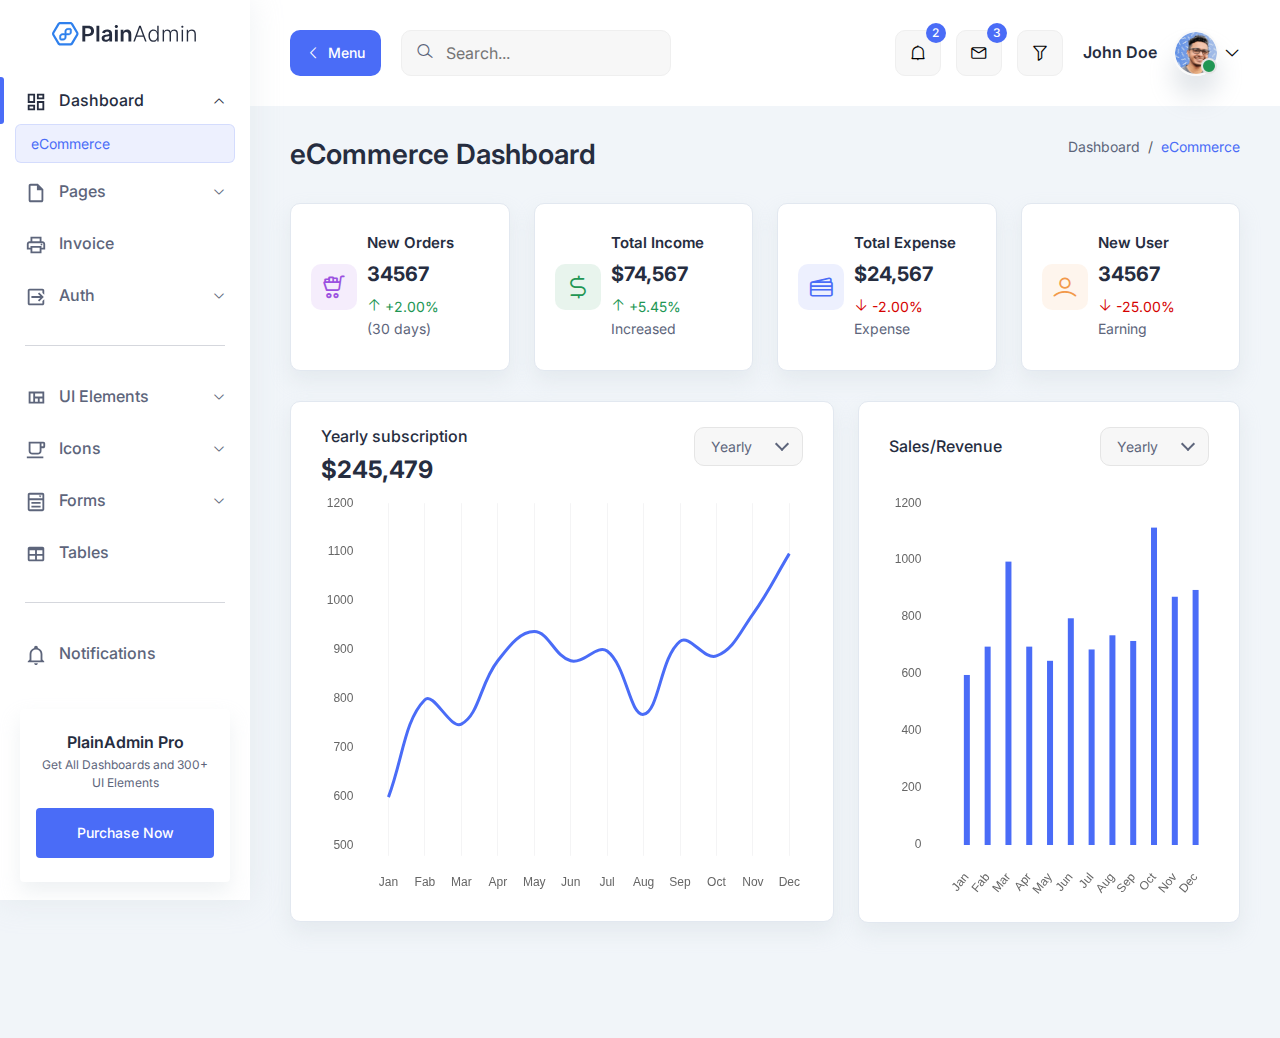
==== index.html @ d130243d "add chart2" ====
<!DOCTYPE html>
<html lang="en">
    <head>
        <meta charset="UTF-8" />
        <meta http-equiv="X-UA-Compatible" content="IE=edge" />
        <meta name="viewport" content="width=device-width, initial-scale=1.0" />
        <link
                rel="shortcut icon"
                href="assets/images/favicon.svg"
                type="image/x-icon"
        />
        <title>My PlainAdmin Demo | Bootstrap 5 Admin Template</title>

        <!-- ======== All css files linkup ======== -->
        <link rel="stylesheet" href="assets/css/bootstrap.css" />
        <link rel="stylesheet" href="assets/css/lineicons.css" />
        <link rel="stylesheet" href="assets/css/materialdesignicons.css" />
        <link rel="stylesheet" href="assets/css/fullcalendar.css" />
        <link rel="stylesheet" href="assets/css/main.css" />
    </head>
    <body>
        <!-- === sidebar-nav start === -->
        <aside class="sidebar-nav-wrapper">
            <div class="navbar-logo">
                <a href="index.html">
                    <img src="assets/images/logo/logo.svg" alt="logo" />
                </a>
            </div>
            <nav class="sidebar-nav">

                <ul>

                    <li class="nav-item nav-item-has-children">
                        <a
                                href="#0"
                                data-bs-toggle="collapse"
                                data-bs-target="#ddmenu_1"
                                aria-controls="ddmenu_1"
                                aria-expanded="false"
                                aria-label="Toggle navigation"
                        >
                            <span class="icon">
                                <svg width="22" height="22" viewBox="0 0 22 22">
                                    <path
                                        d="M17.4167 4.58333V6.41667H13.75V4.58333H17.4167ZM8.25 4.58333V10.0833H4.58333V4.58333H8.25ZM17.4167 11.9167V17.4167H13.75V11.9167H17.4167ZM8.25 15.5833V17.4167H4.58333V15.5833H8.25ZM19.25 2.75H11.9167V8.25H19.25V2.75ZM10.0833 2.75H2.75V11.9167H10.0833V2.75ZM19.25 10.0833H11.9167V19.25H19.25V10.0833ZM10.0833 13.75H2.75V19.25H10.0833V13.75Z"
                                    />
                                </svg>
                            </span>
                            <span class="text">Dashboard</span>
                        </a>
                        <ul id="ddmenu_1" class="collapse  show dropdown-nav">
                            <li>
                                <a href="index.html" class="active"> eCommerce </a>
                            </li>
                        </ul>
                    </li>

                    <li class="nav-item nav-item-has-children">
                        <a
                                href="#0"
                                class="collapsed"
                                data-bs-toggle="collapse"
                                data-bs-target="#ddmenu_2"
                                aria-controls="ddmenu_2"
                                aria-expanded="false"
                                aria-label="Toggle navigation"
                        >
                            <span class="icon">
                                <svg
                                    width="22"
                                    height="22"
                                    viewBox="0 0 22 22"
                                    fill="none"
                                    xmlns="http://www.w3.org/2000/svg"
                                >
                                    <path
                                            d="M12.8334 1.83325H5.50008C5.01385 1.83325 4.54754 2.02641 4.20372 2.37022C3.8599 2.71404 3.66675 3.18036 3.66675 3.66659V18.3333C3.66675 18.8195 3.8599 19.2858 4.20372 19.6296C4.54754 19.9734 5.01385 20.1666 5.50008 20.1666H16.5001C16.9863 20.1666 17.4526 19.9734 17.7964 19.6296C18.1403 19.2858 18.3334 18.8195 18.3334 18.3333V7.33325L12.8334 1.83325ZM16.5001 18.3333H5.50008V3.66659H11.9167V8.24992H16.5001V18.3333Z"
                                    />
                                </svg>
                            </span>
                            <span class="text">Pages</span>
                        </a>
                        <ul id="ddmenu_2" class="collapse dropdown-nav">
                            <li>
                                <a href="settings.html"> Settings </a>
                            </li>
                            <li>
                                <a href="blank-page.html"> Blank Page </a>
                            </li>
                        </ul>
                    </li>

                    <li class="nav-item">
                        <a href="invoice.html">
                            <span class="icon">
                                <svg
                                    width="22"
                                    height="22"
                                    viewBox="0 0 22 22"
                                    fill="none"
                                    xmlns="http://www.w3.org/2000/svg"
                                >
                                    <path
                                        d="M17.4166 7.33333C18.9383 7.33333 20.1666 8.56167 20.1666 10.0833V15.5833H16.4999V19.25H5.49992V15.5833H1.83325V10.0833C1.83325 8.56167 3.06159 7.33333 4.58325 7.33333H5.49992V2.75H16.4999V7.33333H17.4166ZM7.33325 4.58333V7.33333H14.6666V4.58333H7.33325ZM14.6666 17.4167V13.75H7.33325V17.4167H14.6666ZM16.4999 13.75H18.3333V10.0833C18.3333 9.57917 17.9208 9.16667 17.4166 9.16667H4.58325C4.07909 9.16667 3.66659 9.57917 3.66659 10.0833V13.75H5.49992V11.9167H16.4999V13.75ZM17.4166 10.5417C17.4166 11.0458 17.0041 11.4583 16.4999 11.4583C15.9958 11.4583 15.5833 11.0458 15.5833 10.5417C15.5833 10.0375 15.9958 9.625 16.4999 9.625C17.0041 9.625 17.4166 10.0375 17.4166 10.5417Z"
                                    />
                                </svg>
                            </span>
                            <span class="text">Invoice</span>
                        </a>
                    </li>

                    <li class="nav-item nav-item-has-children">
                        <a
                                href="#0"
                                class="collapsed"
                                data-bs-toggle="collapse"
                                data-bs-target="#ddmenu_3"
                                aria-controls="ddmenu_3"
                                aria-expanded="false"
                                aria-label="Toggle navigation"
                        >
                            <span class="icon">
                                <svg
                                    width="22"
                                    height="22"
                                    viewBox="0 0 22 22"
                                    fill="none"
                                    xmlns="http://www.w3.org/2000/svg"
                                >
                                    <path
                                        d="M12.9067 14.2908L15.2808 11.9167H6.41667V10.0833H15.2808L12.9067 7.70917L14.2083 6.41667L18.7917 11L14.2083 15.5833L12.9067 14.2908ZM17.4167 2.75C17.9029 2.75 18.3692 2.94315 18.713 3.28697C19.0568 3.63079 19.25 4.0971 19.25 4.58333V8.86417L17.4167 7.03083V4.58333H4.58333V17.4167H17.4167V14.9692L19.25 13.1358V17.4167C19.25 17.9029 19.0568 18.3692 18.713 18.713C18.3692 19.0568 17.9029 19.25 17.4167 19.25H4.58333C3.56583 19.25 2.75 18.425 2.75 17.4167V4.58333C2.75 3.56583 3.56583 2.75 4.58333 2.75H17.4167Z"
                                    />
                                </svg>
                            </span>
                            <span class="text">Auth</span>
                        </a>
                        <ul id="ddmenu_3" class="collapse dropdown-nav">
                            <li>
                                <a href="signin.html"> Sign In </a>
                            </li>
                            <li>
                                <a href="signup.html"> Sign Up </a>
                            </li>
                        </ul>
                    </li>

                    <span class="divider"><hr /></span>

                    <li class="nav-item nav-item-has-children">
                        <a
                                href="#0"
                                class="collapsed"
                                data-bs-toggle="collapse"
                                data-bs-target="#ddmenu_4"
                                aria-controls="ddmenu_4"
                                aria-expanded="false"
                                aria-label="Toggle navigation"
                        >
                            <span class="icon">
                                <svg
                                    width="22"
                                    height="22"
                                    viewBox="0 0 22 22"
                                    fill="none"
                                    xmlns="http://www.w3.org/2000/svg"
                                >
                                    <path
                                        d="M3.66675 4.58325V16.4999H19.2501V4.58325H3.66675ZM5.50008 14.6666V6.41659H8.25008V14.6666H5.50008ZM10.0834 14.6666V11.4583H12.8334V14.6666H10.0834ZM17.4167 14.6666H14.6667V11.4583H17.4167V14.6666ZM10.0834 9.62492V6.41659H17.4167V9.62492H10.0834Z"
                                    />
                                </svg>
                            </span>
                            <span class="text">UI Elements </span>
                        </a>
                        <ul id="ddmenu_4" class="collapse dropdown-nav">
                            <li>
                                <a href="alerts.html"> Alerts </a>
                            </li>
                            <li>
                                <a href="buttons.html"> Buttons </a>
                            </li>
                            <li>
                                <a href="cards.html"> Cards </a>
                            </li>
                            <li>
                                <a href="typography.html"> Typography </a>
                            </li>
                        </ul>
                    </li>

                    <li class="nav-item nav-item-has-children">
                        <a
                                href="#0"
                                class="collapsed"
                                data-bs-toggle="collapse"
                                data-bs-target="#ddmenu_55"
                                aria-controls="ddmenu_55"
                                aria-expanded="false"
                                aria-label="Toggle navigation"
                        >
                            <span class="icon">
                                <svg
                                    width="22"
                                    height="22"
                                    viewBox="0 0 22 22"
                                    fill="none"
                                    xmlns="http://www.w3.org/2000/svg"
                                >
                                    <path
                                        d="M1.83325 19.25V17.4167H18.3333V19.25H1.83325ZM18.3333 7.33333V4.58333H16.4999V7.33333H18.3333ZM18.3333 2.75C18.8195 2.75 19.2858 2.94315 19.6296 3.28697C19.9734 3.63079 20.1666 4.0971 20.1666 4.58333V7.33333C20.1666 7.81956 19.9734 8.28588 19.6296 8.6297C19.2858 8.97351 18.8195 9.16667 18.3333 9.16667H16.4999V11.9167C16.4999 12.8891 16.1136 13.8218 15.426 14.5094C14.7383 15.197 13.8057 15.5833 12.8333 15.5833H7.33325C6.36079 15.5833 5.42816 15.197 4.74053 14.5094C4.05289 13.8218 3.66659 12.8891 3.66659 11.9167V2.75H18.3333ZM14.6666 4.58333H5.49992V11.9167C5.49992 12.4029 5.69307 12.8692 6.03689 13.213C6.38071 13.5568 6.84702 13.75 7.33325 13.75H12.8333C13.3195 13.75 13.7858 13.5568 14.1296 13.213C14.4734 12.8692 14.6666 12.4029 14.6666 11.9167V4.58333Z"
                                    />
                               </svg>
                            </span>
                            <span class="text">Icons</span>
                        </a>
                        <ul id="ddmenu_55" class="collapse dropdown-nav">
                            <li>
                                <a href="icons.html"> LineIcons </a>
                            </li>
                            <li>
                                <a href="mdi-icons.html"> MDI Icons </a>
                            </li>
                        </ul>
                    </li>

                    <li class="nav-item nav-item-has-children">
                        <a
                            href="#0"
                            class="collapsed"
                            data-bs-toggle="collapse"
                            data-bs-target="#ddmenu_5"
                            aria-controls="ddmenu_5"
                            aria-expanded="false"
                            aria-label="Toggle navigation"
                        >
                            <span class="icon">
                                <svg
                                    width="22"
                                    height="22"
                                    viewBox="0 0 22 22"
                                    fill="none"
                                    xmlns="http://www.w3.org/2000/svg"
                                >
                                    <path
                                       d="M13.75 4.58325H16.5L15.125 6.41659L13.75 4.58325ZM4.58333 1.83325H17.4167C18.4342 1.83325 19.25 2.65825 19.25 3.66659V18.3333C19.25 19.3508 18.4342 20.1666 17.4167 20.1666H4.58333C3.575 20.1666 2.75 19.3508 2.75 18.3333V3.66659C2.75 2.65825 3.575 1.83325 4.58333 1.83325ZM4.58333 3.66659V7.33325H17.4167V3.66659H4.58333ZM4.58333 18.3333H17.4167V9.16659H4.58333V18.3333ZM6.41667 10.9999H15.5833V12.8333H6.41667V10.9999ZM6.41667 14.6666H15.5833V16.4999H6.41667V14.6666Z"
                                    />
                                </svg>
                            </span>
                            <span class="text"> Forms </span>
                        </a>
                        <ul id="ddmenu_5" class="collapse dropdown-nav">
                            <li>
                                <a href="form-elements.html"> From Elements </a>
                            </li>
                        </ul>
                    </li>

                    <li class="nav-item">
                        <a href="tables.html">
                            <span class="icon">
                                <svg
                                    width="22"
                                    height="22"
                                    viewBox="0 0 22 22"
                                    fill="none"
                                    xmlns="http://www.w3.org/2000/svg"
                                >
                                    <path
                                        d="M4.58333 3.66675H17.4167C17.9029 3.66675 18.3692 3.8599 18.713 4.20372C19.0568 4.54754 19.25 5.01385 19.25 5.50008V16.5001C19.25 16.9863 19.0568 17.4526 18.713 17.7964C18.3692 18.1403 17.9029 18.3334 17.4167 18.3334H4.58333C4.0971 18.3334 3.63079 18.1403 3.28697 17.7964C2.94315 17.4526 2.75 16.9863 2.75 16.5001V5.50008C2.75 5.01385 2.94315 4.54754 3.28697 4.20372C3.63079 3.8599 4.0971 3.66675 4.58333 3.66675ZM4.58333 7.33341V11.0001H10.0833V7.33341H4.58333ZM11.9167 7.33341V11.0001H17.4167V7.33341H11.9167ZM4.58333 12.8334V16.5001H10.0833V12.8334H4.58333ZM11.9167 12.8334V16.5001H17.4167V12.8334H11.9167Z"
                                    />
                                </svg>
                            </span>
                            <span class="text">Tables</span>
                        </a>
                    </li>

                    <span class="divider"><hr /></span>

                    <li class="nav-item">
                        <a href="notification.html">
                            <span class="icon">
                                <svg
                                    width="22"
                                    height="22"
                                    viewBox="0 0 22 22"
                                    fill="none"
                                    xmlns="http://www.w3.org/2000/svg"
                                >
                                    <path
                                        d="M9.16667 19.25H12.8333C12.8333 20.2584 12.0083 21.0834 11 21.0834C9.99167 21.0834 9.16667 20.2584 9.16667 19.25ZM19.25 17.4167V18.3334H2.75V17.4167L4.58333 15.5834V10.0834C4.58333 7.24171 6.41667 4.76671 9.16667 3.94171V3.66671C9.16667 2.65837 9.99167 1.83337 11 1.83337C12.0083 1.83337 12.8333 2.65837 12.8333 3.66671V3.94171C15.5833 4.76671 17.4167 7.24171 17.4167 10.0834V15.5834L19.25 17.4167ZM15.5833 10.0834C15.5833 7.51671 13.5667 5.50004 11 5.50004C8.43333 5.50004 6.41667 7.51671 6.41667 10.0834V16.5H15.5833V10.0834Z"
                                    />
                                </svg>
                            </span>
                            <span class="text">Notifications</span>
                        </a>
                    </li>

                </ul>

            </nav>

            <div class="promo-box">
                <h3>PlainAdmin Pro</h3>
                <p>Get All Dashboards and 300+ UI Elements</p>
                <a
                    href="https://plainadmin.com/pro"
                    target="_blank"
                    rel="nofollow"
                    class="main-btn primary-btn btn-hover"
                >
                    Purchase Now
                </a>
            </div>

        </aside>
        <div class="overlay"></div>
        <!-- === sidebar-nav end === -->

        <!-- ======== main-wrapper start =========== -->
        <main class="main-wrapper">

            <!-- ========== header start ========== -->
            <header class="header">
                <div class="container-fluid">
                    <div class="row">

                        <div class="col-lg-5 col-md-5 col-6">
                            <div class="header-left d-flex align-items-center">
                                <div class="menu-toggle-btn mr-20">
                                    <button
                                            id="menu-toggle"
                                            class="main-btn primary-btn btn-hover"
                                    >
                                        <i class="lni lni-chevron-left me-2"></i> Menu
                                    </button>
                                </div>

                                <div class="header-search d-none d-md-flex">
                                    <form action="#">
                                        <input type="text" placeholder="Search..." />
                                        <button><i class="lni lni-search-alt"></i></button>
                                    </form>
                                </div>

                            </div>
                        </div>

                        <div class="col-lg-7 col-md-7 col-6">
                            <div class="header-right">

                                <!-- notification start -->
                                <div class="notification-box ml-15 d-none d-md-flex">
                                    <button
                                            class="dropdown-toggle"
                                            type="button"
                                            id="notification"
                                            data-bs-toggle="dropdown"
                                            aria-expanded="false"
                                    >
                                        <i class="lni lni-alarm"></i>
                                        <span>2</span>
                                    </button>
                                    <ul
                                            class="dropdown-menu dropdown-menu-end"
                                            aria-labelledby="notification"
                                    >
                                        <li>
                                            <a href="#0">
                                                <div class="image">
                                                    <img src="assets/images/lead/lead-6.png" alt="" />
                                                </div>
                                                <div class="content">
                                                    <h6>
                                                        John Doe
                                                        <span class="text-regular">
                                                            comment on a product.
                                                        </span>
                                                    </h6>
                                                    <p>
                                                        Lorem ipsum dolor sit amet, consect etur adipiscing
                                                        elit Vivamus tortor.
                                                    </p>
                                                    <span>10 mins ago</span>
                                                </div>
                                            </a>
                                        </li>
                                        <li>
                                            <a href="#0">
                                                <div class="image">
                                                    <img src="assets/images/lead/lead-1.png" alt="" />
                                                </div>
                                                <div class="content">
                                                    <h6>
                                                        Jonathon
                                                        <span class="text-regular">
                                                            like on a product.
                                                        </span>
                                                    </h6>
                                                    <p>
                                                        Lorem ipsum dolor sit amet, consect etur adipiscing
                                                        elit Vivamus tortor.
                                                    </p>
                                                    <span>10 mins ago</span>
                                                </div>
                                            </a>
                                        </li>
                                    </ul>
                                </div>
                                <!-- notification end -->

                                <!-- message start -->
                                <div class="header-message-box ml-15 d-none d-md-flex">
                                    <button
                                            class="dropdown-toggle"
                                            type="button"
                                            id="message"
                                            data-bs-toggle="dropdown"
                                            aria-expanded="false"
                                    >
                                        <i class="lni lni-envelope"></i>
                                        <span>3</span>
                                    </button>
                                    <ul
                                        class="dropdown-menu dropdown-menu-end"
                                        aria-labelledby="message"
                                    >
                                        <li>
                                            <a href="#0">
                                                <div class="image">
                                                    <img src="assets/images/lead/lead-5.png" alt="" />
                                                </div>
                                                <div class="content">
                                                    <h6>Jacob Jones</h6>
                                                    <p>Hey!I can across your profile and ...</p>
                                                    <span>10 mins ago</span>
                                                </div>
                                            </a>
                                        </li>
                                        <li>
                                            <a href="#0">
                                                <div class="image">
                                                    <img src="assets/images/lead/lead-3.png" alt="" />
                                                </div>
                                                <div class="content">
                                                    <h6>John Doe</h6>
                                                    <p>Would you mind please checking out</p>
                                                    <span>12 mins ago</span>
                                                </div>
                                            </a>
                                        </li>
                                        <li>
                                            <a href="#0">
                                                <div class="image">
                                                    <img src="assets/images/lead/lead-2.png" alt="" />
                                                </div>
                                                <div class="content">
                                                    <h6>Anee Lee</h6>
                                                    <p>Hey! are you available for freelance?</p>
                                                    <span>1h ago</span>
                                                </div>
                                            </a>
                                        </li>
                                    </ul>
                                </div>
                                <!-- message end -->

                                <!-- filter start -->
                                <div class="filter-box ml-15 d-none d-md-flex">
                                    <button class="" type="button" id="filter">
                                        <i class="lni lni-funnel"></i>
                                    </button>
                                </div>
                                <!-- filter end -->

                                <!-- profile start -->
                                <div class="profile-box ml-15">
                                    <button
                                        class="dropdown-toggle bg-transparent border-0"
                                        type="button"
                                        id="profile"
                                        data-bs-toggle="dropdown"
                                        aria-expanded="false"
                                    >
                                        <div class="profile-info">
                                            <div class="info">
                                                <h6>John Doe</h6>
                                                <div class="image">
                                                    <img
                                                            src="assets/images/profile/profile-image.png"
                                                            alt=""
                                                    />
                                                    <span class="status"></span>
                                                </div>
                                            </div>
                                        </div>
                                        <i class="lni lni-chevron-down"></i>
                                    </button>
                                    <ul
                                            class="dropdown-menu dropdown-menu-end"
                                            aria-labelledby="profile"
                                    >
                                        <li>
                                            <a href="#0">
                                                <i class="lni lni-user"></i> View Profile
                                            </a>
                                        </li>
                                        <li>
                                            <a href="#0">
                                                <i class="lni lni-alarm"></i> Notifications
                                            </a>
                                        </li>
                                        <li>
                                            <a href="#0"> <i class="lni lni-inbox"></i> Messages </a>
                                        </li>
                                        <li>
                                            <a href="#0"> <i class="lni lni-cog"></i> Settings </a>
                                        </li>
                                        <li>
                                            <a href="#0"> <i class="lni lni-exit"></i> Sign Out </a>
                                        </li>
                                    </ul>
                                </div>
                                <!-- profile end -->

                            </div>
                        </div>

                    </div>
                </div>
            </header>
            <!-- ========== header end ========== -->

            <!-- ========== section start ========== -->
            <section class="section">
                <div class="container-fluid">
                    <!-- ========== title-wrapper start ========== -->
                    <div class="title-wrapper pt-30">
                        <div class="row align-items-center">

                            <div class="col-md-6">
                                <div class="title mb-30">
                                    <h2>eCommerce Dashboard</h2>
                                </div>
                            </div>
                            <!-- end col -->

                            <div class="col-md-6">
                                <div class="breadcrumb-wrapper mb-30">
                                    <nav aria-label="breadcrumb">
                                        <ol class="breadcrumb">
                                            <li class="breadcrumb-item">
                                                <a href="#0">Dashboard</a>
                                            </li>
                                            <li class="breadcrumb-item active" aria-current="page">
                                                eCommerce
                                            </li>
                                        </ol>
                                    </nav>
                                </div>
                            </div>
                            <!-- end col -->

                        </div>
                        <!-- end row -->
                    </div>
                    <!-- ========== title-wrapper end ========== -->

                    <div class="row">

                        <div class="col-xl-3 col-lg-4 col-sm-6">
                            <div class="icon-card mb-30">
                                <div class="icon purple">
                                    <i class="lni lni-cart-full"></i>
                                </div>
                                <div class="content">
                                    <h6 class="mb-10">New Orders</h6>
                                    <h3 class="text-bold mb-10">34567</h3>
                                    <p class="text-sm text-success">
                                        <i class="lni lni-arrow-up"></i> +2.00%
                                        <span class="text-gray">(30 days)</span>
                                    </p>
                                </div>
                            </div>
                            <!-- End Icon Cart -->
                        </div>
                        <!-- End Col -->

                        <div class="col-xl-3 col-lg-4 col-sm-6">
                            <div class="icon-card mb-30">
                                <div class="icon success">
                                    <i class="lni lni-dollar"></i>
                                </div>
                                <div class="content">
                                    <h6 class="mb-10">Total Income</h6>
                                    <h3 class="text-bold mb-10">$74,567</h3>
                                    <p class="text-sm text-success">
                                        <i class="lni lni-arrow-up"></i> +5.45%
                                        <span class="text-gray">Increased</span>
                                    </p>
                                </div>
                            </div>
                            <!-- End Icon Cart -->
                        </div>
                        <!-- End Col -->

                        <div class="col-xl-3 col-lg-4 col-sm-6">
                            <div class="icon-card mb-30">
                                <div class="icon primary">
                                    <i class="lni lni-credit-cards"></i>
                                </div>
                                <div class="content">
                                    <h6 class="mb-10">Total Expense</h6>
                                    <h3 class="text-bold mb-10">$24,567</h3>
                                    <p class="text-sm text-danger">
                                        <i class="lni lni-arrow-down"></i> -2.00%
                                        <span class="text-gray">Expense</span>
                                    </p>
                                </div>
                            </div>
                            <!-- End Icon Cart -->
                        </div>
                        <!-- End Col -->

                        <div class="col-xl-3 col-lg-4 col-sm-6">
                            <div class="icon-card mb-30">
                                <div class="icon orange">
                                    <i class="lni lni-user"></i>
                                </div>
                                <div class="content">
                                    <h6 class="mb-10">New User</h6>
                                    <h3 class="text-bold mb-10">34567</h3>
                                    <p class="text-sm text-danger">
                                        <i class="lni lni-arrow-down"></i> -25.00%
                                        <span class="text-gray"> Earning</span>
                                    </p>
                                </div>
                            </div>
                            <!-- End Icon Cart -->
                        </div>
                        <!-- End Col -->

                    </div>
                    <!-- End Row -->

                    <div class="row">

                        <div class="col-lg-7">
                            <div class="card-style mb-30">
                                <div class="title d-flex flex-wrap justify-content-between">
                                    <div class="left">
                                        <h6 class="text-medium mb-10">Yearly subscription</h6>
                                        <h3 class="text-bold">$245,479</h3>
                                    </div>
                                    <div class="right">
                                        <div class="select-style-1">
                                            <div class="select-position select-sm">
                                                <select class="light-bg">
                                                    <option value="">Yearly</option>
                                                    <option value="">Monthly</option>
                                                    <option value="">Weekly</option>
                                                </select>
                                            </div>
                                        </div>
                                        <!-- end select -->
                                    </div>
                                </div>
                                <!-- End Title -->

                                <div class="chart">
                                    <canvas
                                            id="Chart1"
                                            style="width: 100%; height: 400px"
                                    ></canvas>
                                </div>
                                <!-- End Chart -->

                            </div>
                        </div>
                        <!-- End Col -->

                        <div class="col-lg-5">
                            <div class="card-style mb-30">
                                <div
                                    class="
                                        title
                                        d-flex
                                        flex-wrap
                                        align-items-center
                                        justify-content-between
                                    "
                                >
                                    <div class="left">
                                        <h6 class="text-medium mb-30">Sales/Revenue</h6>
                                    </div>
                                    <div class="right">
                                        <div class="select-style-1">
                                            <div class="select-position select-sm">
                                                <select class="light-bg">
                                                    <option value="">Yearly</option>
                                                    <option value="">Monthly</option>
                                                    <option value="">Weekly</option>
                                                </select>
                                            </div>
                                        </div>
                                        <!-- end select -->
                                    </div>
                                </div>
                                <!-- End Title -->
                                <div class="chart">
                                    <canvas
                                            id="Chart2"
                                            style="width: 100%; height: 400px"
                                    ></canvas>
                                </div>
                                <!-- End Chart -->
                            </div>
                        </div>
                        <!-- End Col -->

                    </div>
                    <!-- End Row -->



                </div>
            </section>

        </main>
        <!-- ======== main-wrapper end =========== -->

        <!-- ========= All Javascript files linkup ======== -->
        <script src="assets/js/bootstrap.bundle.js"></script>
        <script src="assets/js/Chart.js"></script>
        <script src="assets/js/main.js"></script>

        <script>



            // =========== chart one start
            const ctx1 = document.getElementById("Chart1").getContext("2d");
            const chart1 = new Chart(ctx1, {
                // The type of chart we want to create
                type: "line", // also try bar or other graph types

                // The data for our dataset
                data: {
                    labels: [
                        "Jan",
                        "Fab",
                        "Mar",
                        "Apr",
                        "May",
                        "Jun",
                        "Jul",
                        "Aug",
                        "Sep",
                        "Oct",
                        "Nov",
                        "Dec",
                    ],
                    // Information about the dataset
                    datasets: [
                        {
                            label: "",
                            backgroundColor: "transparent",
                            borderColor: "#4A6CF7",
                            data: [
                                600, 800, 750, 880, 940, 880, 900, 770, 920, 890, 976, 1100,
                            ],
                            pointBackgroundColor: "transparent",
                            pointHoverBackgroundColor: "#4A6CF7",
                            pointBorderColor: "transparent",
                            pointHoverBorderColor: "#fff",
                            pointHoverBorderWidth: 5,
                            pointBorderWidth: 5,
                            pointRadius: 8,
                            pointHoverRadius: 8,
                        },
                    ],
                },

                // Configuration options
                defaultFontFamily: "Inter",
                options: {
                    tooltips: {
                        callbacks: {
                            labelColor: function (tooltipItem, chart) {
                                return {
                                    backgroundColor: "#ffffff",
                                };
                            },
                        },
                        intersect: false,
                        backgroundColor: "#f9f9f9",
                        titleFontFamily: "Inter",
                        titleFontColor: "#8F92A1",
                        titleFontColor: "#8F92A1",
                        titleFontSize: 12,
                        bodyFontFamily: "Inter",
                        bodyFontColor: "#171717",
                        bodyFontStyle: "bold",
                        bodyFontSize: 16,
                        multiKeyBackground: "transparent",
                        displayColors: false,
                        xPadding: 30,
                        yPadding: 10,
                        bodyAlign: "center",
                        titleAlign: "center",
                    },

                    title: {
                        display: false,
                    },
                    legend: {
                        display: false,
                    },

                    scales: {
                        yAxes: [
                            {
                                gridLines: {
                                    display: false,
                                    drawTicks: false,
                                    drawBorder: false,
                                },
                                ticks: {
                                    padding: 35,
                                    max: 1200,
                                    min: 500,
                                },
                            },
                        ],
                        xAxes: [
                            {
                                gridLines: {
                                    drawBorder: false,
                                    color: "rgba(143, 146, 161, .1)",
                                    zeroLineColor: "rgba(143, 146, 161, .1)",
                                },
                                ticks: {
                                    padding: 20,
                                },
                            },
                        ],
                    },
                },
            });

            // =========== chart one end

            // =========== chart two start
            const ctx2 = document.getElementById("Chart2").getContext("2d");
            const chart2 = new Chart(ctx2, {
                // The type of chart we want to create
                type: "bar", // also try bar or other graph types
                // The data for our dataset
                data: {
                    labels: [
                        "Jan",
                        "Fab",
                        "Mar",
                        "Apr",
                        "May",
                        "Jun",
                        "Jul",
                        "Aug",
                        "Sep",
                        "Oct",
                        "Nov",
                        "Dec",
                    ],
                    // Information about the dataset
                    datasets: [
                        {
                            label: "",
                            backgroundColor: "#4A6CF7",
                            barThickness: 6,
                            maxBarThickness: 8,
                            data: [
                                600, 700, 1000, 700, 650, 800, 690, 740, 720, 1120, 876, 900,
                            ],
                        },
                    ],
                },
                // Configuration options
                options: {
                    borderColor: "#F3F6F8",
                    borderWidth: 15,
                    backgroundColor: "#F3F6F8",
                    tooltips: {
                        callbacks: {
                            labelColor: function (tooltipItem, chart) {
                                return {
                                    backgroundColor: "rgba(104, 110, 255, .0)",
                                };
                            },
                        },
                        backgroundColor: "#F3F6F8",
                        titleFontColor: "#8F92A1",
                        titleFontSize: 12,
                        bodyFontColor: "#171717",
                        bodyFontStyle: "bold",
                        bodyFontSize: 16,
                        multiKeyBackground: "transparent",
                        displayColors: false,
                        xPadding: 30,
                        yPadding: 10,
                        bodyAlign: "center",
                        titleAlign: "center",
                    },

                    title: {
                        display: false,
                    },
                    legend: {
                        display: false,
                    },

                    scales: {
                        yAxes: [
                            {
                                gridLines: {
                                    display: false,
                                    drawTicks: false,
                                    drawBorder: false,
                                },
                                ticks: {
                                    padding: 35,
                                    max: 1200,
                                    min: 0,
                                },
                            },
                        ],
                        xAxes: [
                            {
                                gridLines: {
                                    display: false,
                                    drawBorder: false,
                                    color: "rgba(143, 146, 161, .1)",
                                    zeroLineColor: "rgba(143, 146, 161, .1)",
                                },
                                ticks: {
                                    padding: 20,
                                },
                            },
                        ],
                    },
                },
            });
            // =========== chart two end


        </script>
    </body>
</html>
---- assets/css/main.css ----
/*===========================
		COMMON css
===========================*/
@import url("https://fonts.googleapis.com/css2?family=Inter:wght@300;400;500;600;700;800;900&display=swap");

body {
    font-family: "Inter", sans-serif !important;
    font-weight: normal;
    font-style: normal;
    color: #5d657b;
    overflow-x: hidden;
    background: #f1f5f9;
}

* {
    margin: 0;
    padding: 0;
    -webkit-box-sizing: border-box;
    -moz-box-sizing: border-box;
    box-sizing: border-box;
}

a:focus,
input:focus,
textarea:focus,
button:focus,
.btn:focus,
.btn.focus,
.btn:not(:disabled):not(.disabled).active,
.btn:not(:disabled):not(.disabled):active {
    text-decoration: none;
    outline: none;
    -webkit-box-shadow: none;
    -moz-box-shadow: none;
    box-shadow: none;
}

button,
a {
    -webkit-transition: all 0.3s ease-out 0s;
    -moz-transition: all 0.3s ease-out 0s;
    -ms-transition: all 0.3s ease-out 0s;
    -o-transition: all 0.3s ease-out 0s;
    transition: all 0.3s ease-out 0s;
}

a,
a:focus,
a:hover {
    text-decoration: none;
}

i,
span,
a {
    display: inline-block;
}

audio,
canvas,
iframe,
img,
svg,
video {
    vertical-align: middle;
}

ul,
ol {
    margin: 0px;
    padding: 0px;
    list-style-type: none;
}

p {
    font-size: 16px;
    font-weight: 400;
    line-height: 25px;
    margin: 0px;
}

/* ========== cart style ========== */
.card-style {
    background: #fff;
    box-sizing: border-box;
    padding: 25px 30px;
    position: relative;
    border: 1px solid #e2e8f0;
    box-shadow: 0px 10px 20px rgba(200, 208, 216, 0.3);
    border-radius: 10px;
}



/* ============= typography css ============= */
h1,
h2,
h3,
h4,
h5,
h6,
.h1,
.h2,
.h3,
.h4,
.h5,
.h6 {
    color: #262d3f;
    margin: 0;
}

h1,
.h1 {
    font-size: 32px;
    font-weight: 700;
}

h2,
.h2 {
    font-size: 28px;
    font-weight: 600;
}

h3,
.h3 {
    font-size: 24px;
    font-weight: 500;
}

h4,
.h4 {
    font-size: 20px;
    font-weight: 600;
}

h5,
.h5 {
    font-size: 16px;
    font-weight: 700;
}

h6,
.h6 {
    font-size: 16px;
    font-weight: 600;
}

.text-regular {
    font-weight: 400;
}

.text-bold {
    font-weight: 700;
}

.text-sm {
    font-size: 14px;
    line-height: 22px;
}

.text-medium {
    font-weight: 500;
}

/* ========== breadcrumb ============ */
.breadcrumb-wrapper {
    display: flex;
    justify-content: flex-end;
}

@media (max-width: 767px) {
    .breadcrumb-wrapper {
        justify-content: flex-start;
    }
}
.breadcrumb-wrapper .breadcrumb li {
    font-size: 14px;
    color: #4a6cf7;
}

.breadcrumb-wrapper .breadcrumb li a {
    color: #5d657b;
}
.breadcrumb-wrapper .breadcrumb li a:hover {
    color: #4a6cf7;
}

/* ========== header css ========== */
.header {
    padding: 30px 0;
    background: #fff;
}

.header .header-right .notification-box,
.header .header-right .header-message-box {
    position: relative;
}

.header .header-left .menu-toggle-btn .main-btn {
    padding: 0px 15px;
    height: 46px;
    line-height: 46px;
    border-radius: 10px;
    display: flex;
    align-items: center;
    justify-content: center;
}

.header .header-left .header-search form {
    max-width: 270px;
    position: relative;
}

.header .header-left .header-search form input {
    width: 100%;
    border: 1px solid #efefef;
    background: rgba(239, 239, 239, 0.5);
    border-radius: 10px;
    height: 46px;
    padding-left: 44px;
    -webkit-transition: all 0.3s ease-out 0s;
    -moz-transition: all 0.3s ease-out 0s;
    -ms-transition: all 0.3s ease-out 0s;
    -o-transition: all 0.3s ease-out 0s;
    transition: all 0.3s ease-out 0s;
}

.header .header-left .header-search form input:focus {
    border-color: #4a6cf7;
    background: #fff;
}

.header .header-left .header-search form button {
    position: absolute;
    border: none;
    background: transparent;
    left: 16px;
    top: 0;
    height: 46px;
    color: #5d657b;
    font-weight: 700;
}

.header .header-right {
    display: flex;
    justify-content: flex-end;
}

.header .header-right button {
    border: 1px solid #efefef;
    background: rgba(239, 239, 239, 0.5);
    border-radius: 10px;
    height: 46px;
    width: 46px;
    display: flex;
    justify-content: center;
    align-items: center;
    position: relative;
}

.header .header-right button span {
    position: absolute;
    width: 20px;
    height: 20px;
    background: #4a6cf7;
    color: #fff;
    border-radius: 50%;
    display: flex;
    justify-content: center;
    align-items: center;
    top: -8px;
    right: -6px;
    font-size: 12px;
    font-weight: 500;
}

.header .header-right .dropdown-menu {
    width: 350px;
    border: 1px solid #efefef;
    padding: 10px 10px;
    -webkit-transition: all 0.3s ease-out 0s;
    -moz-transition: all 0.3s ease-out 0s;
    -ms-transition: all 0.3s ease-out 0s;
    -o-transition: all 0.3s ease-out 0s;
    transition: all 0.3s ease-out 0s;
    top: 24px !important;
    right: 0;
    position: absolute;
    transform: translate3d(0px, 60px, 0px);
    border-radius: 10px;
}

.header .header-right .dropdown-menu li {
    padding: 3px 0px;
    -webkit-transition: all 0.3s ease-out 0s;
    -moz-transition: all 0.3s ease-out 0s;
    -ms-transition: all 0.3s ease-out 0s;
    -o-transition: all 0.3s ease-out 0s;
    transition: all 0.3s ease-out 0s;
    border-bottom: 1px solid #efefef;
    position: relative;
    z-index: 2;
}

.header .header-right .dropdown-menu li:last-child {
    border-bottom: none;
}

.header .header-right .dropdown-menu li a {
    padding: 8px 12px;
    display: flex;
    color: rgba(0, 0, 0, 0.7);
    border-radius: 6px;
}

.header .header-right .dropdown-menu li a .image {
    max-width: 35px;
    width: 100%;
    height: 35px;
    border-radius: 50%;
    overflow: hidden;
    margin-right: 12px;
}

.header .header-right .dropdown-menu li a .image img {
    width: 100%;
}

.header .header-right .dropdown-menu li a .content {
    width: 100%;
}

.header .header-right .dropdown-menu li a .content h6 {
    font-size: 14px;
    margin-bottom: 5px;
    font-weight: 600;
    line-height: 1;
}

.header .header-right .dropdown-menu li a .content p {
    font-size: 14px;
    color: rgba(0, 0, 0, 0.7);
    margin-bottom: 0px;
    line-height: 1.4;
}

.header .header-right .dropdown-menu li a .content span {
    font-size: 12px;
    color: rgba(0, 0, 0, 0.5);
}

.header .header-right .notification-box .dropdown-menu.dropdown-menu-end {
    transform: translate3d(0px, 60px, 0px);
}

.header .header-right .header-message-box .dropdown-menu.dropdown-menu-end {
    transform: translate3d(0px, 60px, 0px);
}

.header .header-right .profile-box {
    display: flex;
    position: relative;
}

.header .header-right .profile-box .dropdown-menu {
    width: 230px;
}

.header .header-right .profile-box .dropdown-menu.dropdown-menu-end {
    transform: translate3d(0px, 60px, 0px);
}

.header .header-right .profile-box .dropdown-menu li {
    border-bottom: none;
}

.header .header-right .profile-box .dropdown-menu li a {
    font-size: 14px;
    display: flex;
    align-items: center;
}

.header .header-right .profile-box .dropdown-menu li a i {
    margin-right: 15px;
    font-weight: 700;
}

.header .header-right .profile-box button {
    width: auto;
}

.header .header-right .profile-box .profile-info {
    margin: 0 5px;
}

.header .header-right .profile-box .profile-info .info {
    display: flex;
    align-items: center;
}

.header .header-right .profile-box .profile-info .info .image {
    border: 2px solid #f9f9f9;
    -webkit-box-shadow: 0px 21px 25px rgba(218, 223, 227, 0.8);
    -moz-box-shadow: 0px 21px 25px rgba(218, 223, 227, 0.8);
    box-shadow: 0px 21px 25px rgba(218, 223, 227, 0.8);
    width: 46px;
    height: 46px;
    border-radius: 50%;
    margin-left: 16px;
    position: relative;
}

.header .header-right .profile-box .profile-info .info .image .status {
    width: 16px;
    height: 16px;
    border-radius: 50%;
    border: 2px solid #e5e5e5;
    background: #219653;
    position: absolute;
    bottom: 0;
    right: 0;
    top: auto;
}

.header .header-right .profile-box .profile-info .info .image img {
    width: 100%;
    border-radius: 50%;
}

/* ========== Buttons css ========== */
.main-btn {
    display: inline-block;
    text-align: center;
    white-space: nowrap;
    vertical-align: middle;
    -webkit-user-select: none;
    -moz-user-select: none;
    -ms-user-select: none;
    user-select: none;
    padding: 15px 45px;
    font-weight: 500;
    font-size: 14px;
    line-height: 24px;
    border-radius: 4px;
    cursor: pointer;
    z-index: 5;
    transition: all 0.4s ease-in-out;
    border: 1px solid transparent;
    overflow: hidden;
}

/* buttons hover effect */
.btn-hover {
    position: relative;
    overflow: hidden;
}

.btn-hover::after {
    content: "";
    position: absolute;
    width: 0%;
    height: 0%;
    border-radius: 50%;
    background: rgba(255, 255, 255, 0.05);
    top: 50%;
    left: 50%;
    padding: 50%;
    z-index: -1;
    -webkit-transition: all 0.3s ease-out 0s;
    -moz-transition: all 0.3s ease-out 0s;
    -ms-transition: all 0.3s ease-out 0s;
    -o-transition: all 0.3s ease-out 0s;
    transition: all 0.3s ease-out 0s;
    -webkit-transform: translate3d(-50%, -50%, 0) scale(0);
    -moz-transform: translate3d(-50%, -50%, 0) scale(0);
    -ms-transform: translate3d(-50%, -50%, 0) scale(0);
    -o-transform: translate3d(-50%, -50%, 0) scale(0);
    transform: translate3d(-50%, -50%, 0) scale(0);
}

.btn-hover:hover::after {
    -webkit-transform: translate3d(-50%, -50%, 0) scale(1.3);
    -moz-transform: translate3d(-50%, -50%, 0) scale(1.3);
    -ms-transform: translate3d(-50%, -50%, 0) scale(1.3);
    -o-transform: translate3d(-50%, -50%, 0) scale(1.3);
    transform: translate3d(-50%, -50%, 0) scale(1.3);
}

/* primary buttons */
.primary-btn {
    background: #4a6cf7;
    color: #fff;
}

/* ========== End of buttons css ========== */

/* =========== Sidebar css =========== */
.sidebar-nav-wrapper {
    background: #fff;
    width: 250px;
    padding: 20px 0px;
    height: 100vh;
    position: fixed;
    overflow-y: scroll;
    overflow-x: hidden;
    top: 0;
    left: 0;
    z-index: 99;
    box-shadow: 0px 0px 30px rgba(200, 208, 216, 0.3);
    -webkit-transition: all 0.3s ease-out 0s;
    -moz-transition: all 0.3s ease-out 0s;
    -ms-transition: all 0.3s ease-out 0s;
    -o-transition: all 0.3s ease-out 0s;
    transition: all 0.3s ease-out 0s;
    -webkit-transform: translateX(0);
    -moz-transform: translateX(0);
    -ms-transform: translateX(0);
    -o-transform: translateX(0);
    transform: translateX(0);
}

.sidebar-nav-wrapper.active {
    -webkit-transform: translateX(-260px);
    -moz-transform: translateX(-260px);
    -ms-transform: translateX(-260px);
    -o-transform: translateX(-260px);
    transform: translateX(-260px);
}

.sidebar-nav-wrapper .navbar-logo {
    text-align: center;
    padding: 0 25px;
    margin-bottom: 30px;
}

.sidebar-nav-wrapper .sidebar-nav ul .nav-item {
    position: relative;
    margin: 5px 0px;
}

.sidebar-nav-wrapper .sidebar-nav ul .nav-item.nav-item-has-children > a {
    color: #262d3f;
}

.sidebar-nav-wrapper .sidebar-nav ul .nav-item.nav-item-has-children > a.collapsed {
    color: #5d657b;
}

.sidebar-nav-wrapper .sidebar-nav ul .nav-item a {
    display: flex;
    align-items: center;
    color: #5d657b;
    font-size: 16px;
    font-weight: 500;
    width: 100%;
    position: relative;
    z-index: 1;
    padding: 10px 25px;
}

.sidebar-nav-wrapper .sidebar-nav ul .nav-item.nav-item-has-children > a::after {
    content: "\eb11";
    font: normal normal normal 1em/1 "LineIcons";
    position: absolute;
    right: 25px;
    top: 18px;
    font-size: 12px;
    -webkit-transition: all 0.3s ease-out 0s;
    -moz-transition: all 0.3s ease-out 0s;
    -ms-transition: all 0.3s ease-out 0s;
    -o-transition: all 0.3s ease-out 0s;
    transition: all 0.3s ease-out 0s;
    -webkit-transform: rotate(180deg);
    -moz-transform: rotate(180deg);
    -ms-transform: rotate(180deg);
    -o-transform: rotate(180deg);
    transform: rotate(180deg);
}

.sidebar-nav-wrapper .sidebar-nav ul .nav-item.nav-item-has-children > a.collapsed {
    color: #5d657b;
}

.sidebar-nav-wrapper .sidebar-nav ul .nav-item.nav-item-has-children > a.collapsed::after {
    -webkit-transform: rotate(0deg);
    -moz-transform: rotate(0deg);
    -ms-transform: rotate(0deg);
    -o-transform: rotate(0deg);
    transform: rotate(0deg);
}

.sidebar-nav-wrapper .sidebar-nav ul .nav-item a .icon {
    margin-right: 12px;
    font-size: 18px;
}

.sidebar-nav-wrapper .sidebar-nav ul .nav-item a .icon svg {
    fill: currentColor;
}

.sidebar-nav-wrapper .sidebar-nav ul .nav-item.active > a,
.sidebar-nav-wrapper .sidebar-nav ul .nav-item.active > a.collapsed,
.sidebar-nav-wrapper .sidebar-nav ul .nav-item:hover > a,
.sidebar-nav-wrapper .sidebar-nav ul .nav-item:hover > a.collapsed {
    color: #262d3f;
}

.sidebar-nav-wrapper .sidebar-nav ul .nav-item.nav-item-has-children ul li a {
    font-size: 14px;
    font-weight: 400;
    border-radius: 6px;
    padding: 8px 15px;
    display: flex;
    align-items: center;
    border: 1px solid transparent;
}

.sidebar-nav-wrapper .sidebar-nav ul .nav-item.nav-item-has-children ul li a.active,
.sidebar-nav-wrapper .sidebar-nav ul .nav-item.nav-item-has-children ul li a:hover {
    color: #4a6cf7;
    border-color: rgba(74, 108, 247, 0.15);
    background: rgba(74, 108, 247, 0.1);
}

.sidebar-nav-wrapper .sidebar-nav ul .nav-item.nav-item-has-children ul {
    padding: 0px 15px;
}

.sidebar-nav-wrapper .sidebar-nav ul .nav-item.nav-item-has-children > a::before {
    opacity: 1;
    visibility: visible;
}

.sidebar-nav-wrapper .sidebar-nav ul .nav-item.nav-item-has-children > a.collapsed::before {
    opacity: 0;
    visibility: hidden;
}

.sidebar-nav-wrapper .sidebar-nav ul .nav-item.active > a::before,
.sidebar-nav-wrapper .sidebar-nav ul .nav-item.active > a.collapsed::before,
.sidebar-nav-wrapper .sidebar-nav ul .nav-item:hover > a::before,
.sidebar-nav-wrapper .sidebar-nav ul .nav-item:hover > a.collapsed::before {
    opacity: 1;
    visibility: visible;
}

.sidebar-nav-wrapper .sidebar-nav ul .nav-item a::before {
    content: "";
    position: absolute;
    left: 0;
    top: 0;
    height: 100%;
    width: 4px;
    background: #4a6cf7;
    border-radius: 0 3px 3px 0px;
    opacity: 0;
    visibility: hidden;
    -webkit-transition: all 0.3s ease-out 0s;
    -moz-transition: all 0.3s ease-out 0s;
    -ms-transition: all 0.3s ease-out 0s;
    -o-transition: all 0.3s ease-out 0s;
    transition: all 0.3s ease-out 0s;
}

.sidebar-nav-wrapper .sidebar-nav .divider {
    padding: 5px 25px;
    width: 100%;
}

.sidebar-nav-wrapper .sidebar-nav .divider hr {
    height: 1px;
    background: #e2e2e2;
}

/* =========== Promo box ============== */
.promo-box {
    box-shadow: 0px 10px 20px rgba(200, 208, 216, 0.3);
    padding: 24px 16px;
    text-align: center;
    max-width: 210px;
    margin: 0 auto;
    margin-top: 32px;
    border-radius: 4px;
}

.promo-box h3 {
    font-size: 16px;
    font-weight: 600;
    margin-bottom: 4px;
}

.promo-box p {
    font-size: 12px;
    line-height: 1.5;
    margin-bottom: 16px;
}

.promo-box .main-btn {
    padding: 12px;
    width: 100%;
}

/* =========== End of Promo box ======= */
.overlay {
    position: fixed;
    top: 0;
    left: 0;
    width: 100%;
    height: 100%;
    background: rgba(0, 0, 0, 0.3);
    z-index: 11;
    -webkit-transform: translateX(-100%);
    -moz-transform: translateX(-100%);
    -ms-transform: translateX(-100%);
    -o-transform: translateX(-100%);
    transform: translateX(-100%);
    opacity: 0;
    visibility: hidden;
}

@media only screen and (min-width: 1400px), only screen and (min-width: 1200px) and (max-width: 1399px) {
    .overlay {
        display: none;
    }
}

/* =========== start of main-wrapper == */
.main-wrapper {
    -webkit-transition: all 0.3s ease-out 0s;
    -moz-transition: all 0.3s ease-out 0s;
    -ms-transition: all 0.3s ease-out 0s;
    -o-transition: all 0.3s ease-out 0s;
    transition: all 0.3s ease-out 0s;
    margin-left: 250px;
    min-height: 100vh;
    padding-bottom: 85px;
    position: relative;
}

.main-wrapper.active {
    margin-left: 0;
}

.main-wrapper .container-fluid {
    padding-left: 40px;
    padding-right: 40px;
}

/* =========== end of main-wrapper  === */

/* ======= icon-card ======== */
.icon-card {
    display: flex;
    align-items: center;
    background: #fff;
    padding: 30px 20px;
    border: 1px solid #e2e8f0;
    box-shadow: 0px 10px 20px rgba(200, 208, 216, 0.3);
    border-radius: 10px;
}

.icon-card .icon {
    max-width: 46px;
    width: 100%;
    height: 46px;
    border-radius: 10px;
    display: flex;
    justify-content: center;
    align-items: center;
    font-size: 24px;
    margin-right: 20px;
    background: rgba(74, 108, 247, 0.1);
    color: #4a6cf7;
    font-weight: 700;
}

@media only screen and (min-width: 1200px) and (max-width: 1399px) {
    .icon-card h6 {
        font-size: 15px;
    }
}

@media only screen and (min-width: 1200px) and (max-width: 1399px) {
    .icon-card h3 {
        font-size: 20px;
    }
}

@media only screen and (min-width: 1200px) and (max-width: 1399px) {
    .icon-card .icon {
        margin-right: 10px;
    }
}

.icon-card .icon.purple {
    background: rgba(155, 81, 224, 0.1);
    color: #9b51e0;
}

.icon-card .icon.success {
    background: rgba(33, 150, 83, 0.1);
    color: #219653;
}

.icon-card .icon.primary {
    background: rgba(74, 108, 247, 0.1);
    color: #4a6cf7;
}

.icon-card .icon.orange {
    background: rgba(242, 153, 74, 0.1);
    color: #f2994a;
}

/* ========= select style ========== */
.select-style-1 {
    margin-bottom: 30px;
}



.select-style-1 .select-position {
    position: relative;
}

.select-style-1 .select-position::after {
    border-bottom: 2px solid #5d657b;
    border-right: 2px solid #5d657b;
    content: "";
    display: block;
    height: 10px;
    width: 10px;
    margin-top: -5px;
    pointer-events: none;
    position: absolute;
    right: 16px;
    top: 50%;
    -webkit-transform: rotate(45deg);
    -ms-transform: rotate(45deg);
    transform: rotate(45deg);
    -webkit-transition: all 0.15s ease-in-out;
    transition: all 0.15s ease-in-out;
}

.select-style-1 .select-position.select-sm::after {
    margin-top: -8px;
}

.select-style-1 .select-position.select-sm select {
    padding-top: 8px;
    padding-bottom: 8px;
    font-size: 14px;
}

.select-style-1 .select-position select {
    width: 100%;
    background: transparent;
    border: 1px solid #e5e5e5;
    border-radius: 10px;
    padding: 16px;
    padding-right: 38px;
    color: #5d657b;
    appearance: none;
    -webkit-appearance: none;
    -moz-appearance: none;
    -webkit-transition: all 0.3s ease-out 0s;
    -moz-transition: all 0.3s ease-out 0s;
    -ms-transition: all 0.3s ease-out 0s;
    -o-transition: all 0.3s ease-out 0s;
    transition: all 0.3s ease-out 0s;
}

.select-style-1 .select-position select:focus {
    border-color: #4a6cf7;
    outline: none;
}
.select-style-1 .select-position select.light-bg {
    background: rgba(239, 239, 239, 0.5);
}

/* ======= Margin Right ======= */
.mr-20 {
    margin-right: 20px;
}

/* ======= Margin Bottom ======= */
.mb-10 {
    margin-bottom: 10px;
}

.mb-30 {
    margin-bottom: 30px;
}

/* ======= Margin Left ======= */
.ml-15 {
    margin-left: 15px;
}

/* ======= Padding Top ======= */
.pt-30 {
    padding-top: 30px;
}

/* ======== Text Colors ========== */
.text-success {
    color: #219653 !important;
}

.text-gray {
    color: #5d657b !important;
}

.text-danger {
    color: #d50100 !important;
}

/* ======== Background Colors ========== */
.light-bg {
    background-color: #efefef;
}
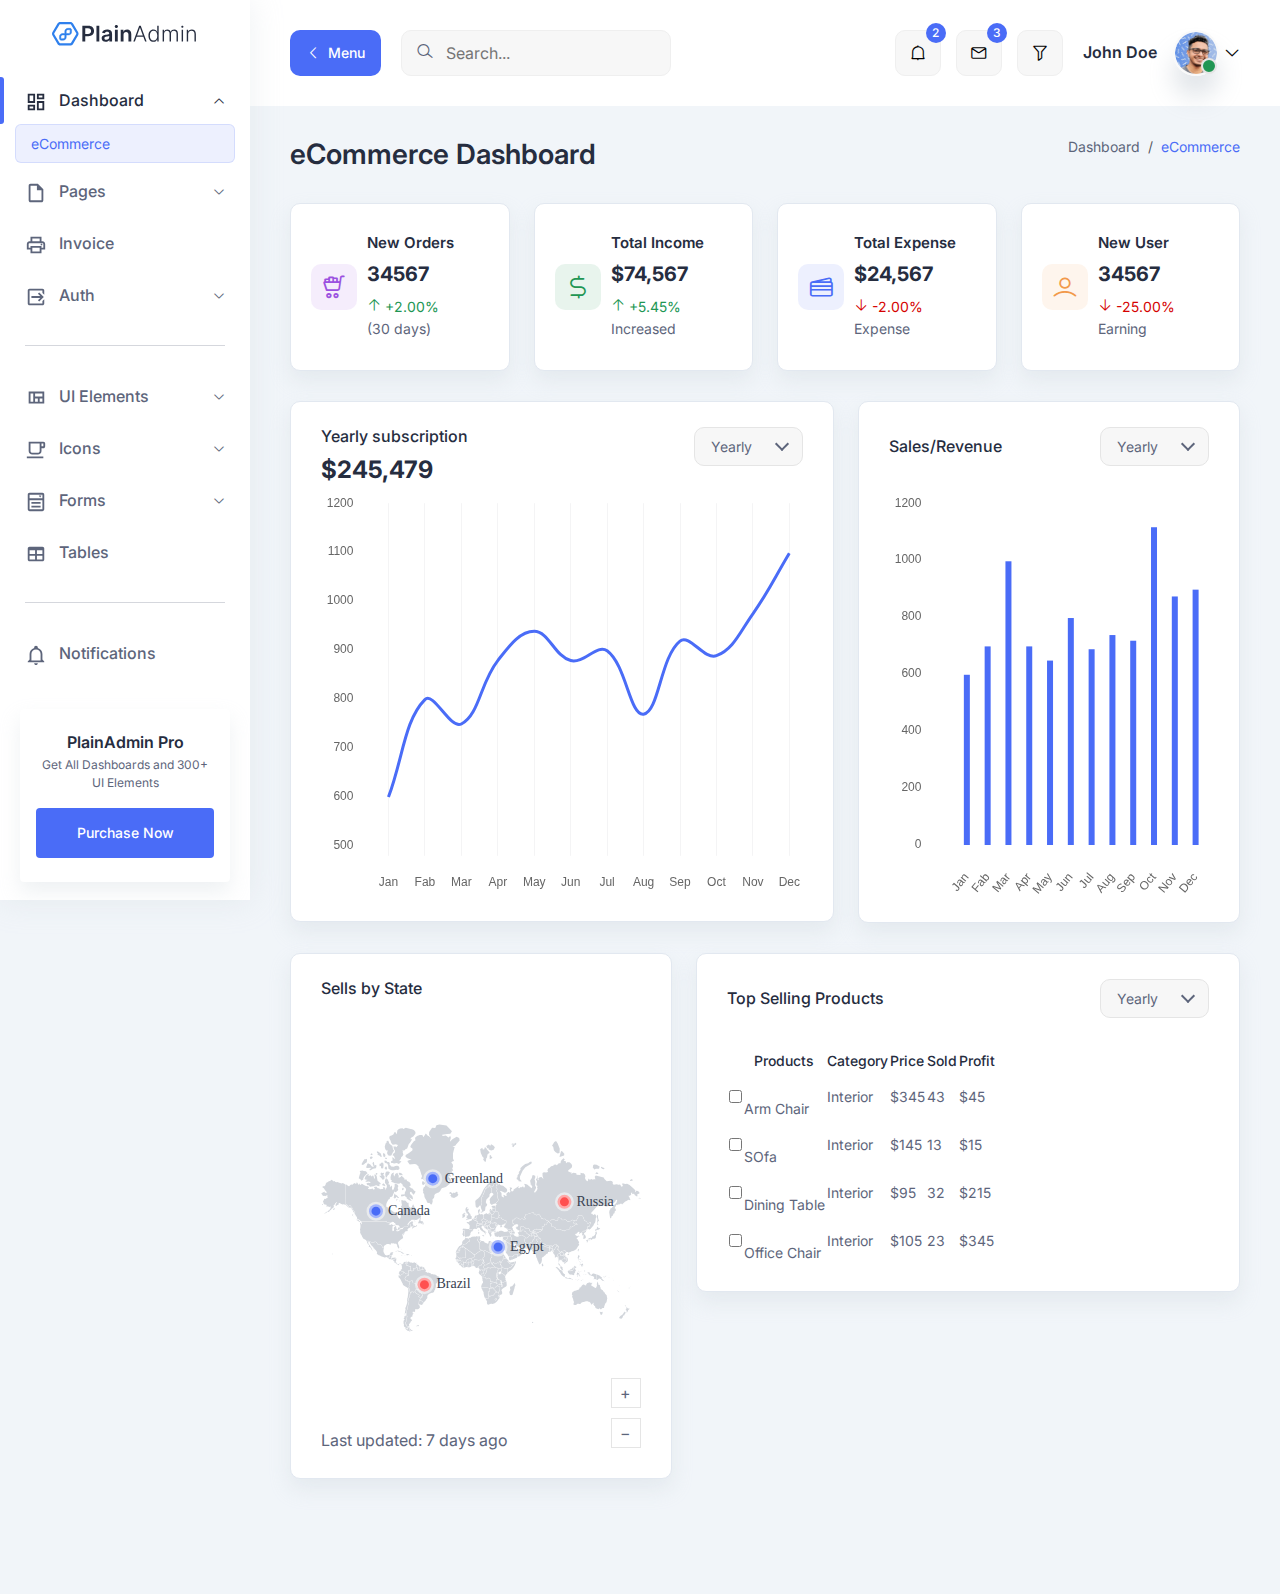
==== commit c8a005f9: "add jvectormap and start doing table Top Selling Products" ====
--- a/index.html
+++ b/index.html
@@ -719,6 +719,322 @@
                     </div>
                     <!-- End Row -->
 
+                    <div class="row">
+
+                        <div class="col-lg-5">
+                            <div class="card-style mb-30">
+                                <div
+                                    class="
+                                        title
+                                        d-flex
+                                        justify-content-between
+                                        align-items-center
+                                    "
+                                >
+                                    <div class="left">
+                                        <h6 class="text-medium mb-30">Sells by State</h6>
+                                    </div>
+                                </div>
+                                <!-- End Title -->
+                                <div id="map" style="width: 100%; height: 400px"></div>
+                                <p>Last updated: 7 days ago</p>
+                            </div>
+                        </div>
+                        <!-- End Col -->
+
+                        <div class="col-lg-7">
+                            <div class="card-style mb-30">
+                                <div
+                                    class="
+                                        title
+                                        d-flex
+                                        flex-wrap
+                                        justify-content-between
+                                        align-items-center
+                                    "
+                                >
+                                    <div class=    "left">
+                                        <h6 class="text-medium mb-30">Top Selling Products</h6>
+                                    </div>
+                                    <div class="right">
+                                        <div class="select-style-1">
+                                            <div class="select-position select-sm">
+                                                <select class="light-bg">
+                                                    <option value="">Yearly</option>
+                                                    <option value="">Monthly</option>
+                                                    <option value="">Weekly</option>
+                                                </select>
+                                            </div>
+                                        </div>
+                                        <!-- end select -->
+                                    </div>
+                                </div>
+                                <!-- End Title -->
+
+                                <div class="table-responsive">
+                                    <table class="table top-selling-table">
+                                        <thead>
+                                        <tr>
+                                            <th></th>
+                                            <th>
+                                                <h6 class="text-sm text-medium">Products</h6>
+                                            </th>
+                                            <th class="min-width">
+                                                <h6 class="text-sm text-medium">Category</h6>
+                                            </th>
+                                            <th class="min-width">
+                                                <h6 class="text-sm text-medium">Price</h6>
+                                            </th>
+                                            <th class="min-width">
+                                                <h6 class="text-sm text-medium">Sold</h6>
+                                            </th>
+                                            <th class="min-width">
+                                                <h6 class="text-sm text-medium">Profit</h6>
+                                            </th>
+                                            <th></th>
+                                        </tr>
+                                        </thead>
+                                        <tbody>
+                                        <tr>
+                                            <td>
+                                                <div class="check-input-primary">
+                                                    <input
+                                                            class="form-check-input"
+                                                            type="checkbox"
+                                                            id="checkbox-1"
+                                                    />
+                                                </div>
+                                            </td>
+                                            <td>
+                                                <div class="product">
+                                                    <div class="image">
+                                                        <img
+                                                                src="assets/images/products/product-mini-1.jpg"
+                                                                alt=""
+                                                        />
+                                                    </div>
+                                                    <p class="text-sm">Arm Chair</p>
+                                                </div>
+                                            </td>
+                                            <td>
+                                                <p class="text-sm">Interior</p>
+                                            </td>
+                                            <td>
+                                                <p class="text-sm">$345</p>
+                                            </td>
+                                            <td>
+                                                <p class="text-sm">43</p>
+                                            </td>
+                                            <td>
+                                                <p class="text-sm">$45</p>
+                                            </td>
+                                            <td>
+                                                <div class="action justify-content-end">
+                                                    <button
+                                                            class="more-btn ml-10 dropdown-toggle"
+                                                            id="moreAction1"
+                                                            data-bs-toggle="dropdown"
+                                                            aria-expanded="false"
+                                                    >
+                                                        <i class="lni lni-more-alt"></i>
+                                                    </button>
+                                                    <ul
+                                                            class="dropdown-menu dropdown-menu-end"
+                                                            aria-labelledby="moreAction1"
+                                                    >
+                                                        <li class="dropdown-item">
+                                                            <a href="#0" class="text-gray">Remove</a>
+                                                        </li>
+                                                        <li class="dropdown-item">
+                                                            <a href="#0" class="text-gray">Edit</a>
+                                                        </li>
+                                                    </ul>
+                                                </div>
+                                            </td>
+                                        </tr>
+                                        <tr>
+                                            <td>
+                                                <div class="check-input-primary">
+                                                    <input
+                                                            class="form-check-input"
+                                                            type="checkbox"
+                                                            id="checkbox-1"
+                                                    />
+                                                </div>
+                                            </td>
+                                            <td>
+                                                <div class="product">
+                                                    <div class="image">
+                                                        <img
+                                                                src="assets/images/products/product-mini-2.jpg"
+                                                                alt=""
+                                                        />
+                                                    </div>
+                                                    <p class="text-sm">SOfa</p>
+                                                </div>
+                                            </td>
+                                            <td>
+                                                <p class="text-sm">Interior</p>
+                                            </td>
+                                            <td>
+                                                <p class="text-sm">$145</p>
+                                            </td>
+                                            <td>
+                                                <p class="text-sm">13</p>
+                                            </td>
+                                            <td>
+                                                <p class="text-sm">$15</p>
+                                            </td>
+                                            <td>
+                                                <div class="action justify-content-end">
+                                                    <button
+                                                            class="more-btn ml-10 dropdown-toggle"
+                                                            id="moreAction1"
+                                                            data-bs-toggle="dropdown"
+                                                            aria-expanded="false"
+                                                    >
+                                                        <i class="lni lni-more-alt"></i>
+                                                    </button>
+                                                    <ul
+                                                            class="dropdown-menu dropdown-menu-end"
+                                                            aria-labelledby="moreAction1"
+                                                    >
+                                                        <li class="dropdown-item">
+                                                            <a href="#0" class="text-gray">Remove</a>
+                                                        </li>
+                                                        <li class="dropdown-item">
+                                                            <a href="#0" class="text-gray">Edit</a>
+                                                        </li>
+                                                    </ul>
+                                                </div>
+                                            </td>
+                                        </tr>
+                                        <tr>
+                                            <td>
+                                                <div class="check-input-primary">
+                                                    <input
+                                                            class="form-check-input"
+                                                            type="checkbox"
+                                                            id="checkbox-1"
+                                                    />
+                                                </div>
+                                            </td>
+                                            <td>
+                                                <div class="product">
+                                                    <div class="image">
+                                                        <img
+                                                                src="assets/images/products/product-mini-3.jpg"
+                                                                alt=""
+                                                        />
+                                                    </div>
+                                                    <p class="text-sm">Dining Table</p>
+                                                </div>
+                                            </td>
+                                            <td>
+                                                <p class="text-sm">Interior</p>
+                                            </td>
+                                            <td>
+                                                <p class="text-sm">$95</p>
+                                            </td>
+                                            <td>
+                                                <p class="text-sm">32</p>
+                                            </td>
+                                            <td>
+                                                <p class="text-sm">$215</p>
+                                            </td>
+                                            <td>
+                                                <div class="action justify-content-end">
+                                                    <button
+                                                            class="more-btn ml-10 dropdown-toggle"
+                                                            id="moreAction1"
+                                                            data-bs-toggle="dropdown"
+                                                            aria-expanded="false"
+                                                    >
+                                                        <i class="lni lni-more-alt"></i>
+                                                    </button>
+                                                    <ul
+                                                            class="dropdown-menu dropdown-menu-end"
+                                                            aria-labelledby="moreAction1"
+                                                    >
+                                                        <li class="dropdown-item">
+                                                            <a href="#0" class="text-gray">Remove</a>
+                                                        </li>
+                                                        <li class="dropdown-item">
+                                                            <a href="#0" class="text-gray">Edit</a>
+                                                        </li>
+                                                    </ul>
+                                                </div>
+                                            </td>
+                                        </tr>
+                                        <tr>
+                                            <td>
+                                                <div class="check-input-primary">
+                                                    <input
+                                                            class="form-check-input"
+                                                            type="checkbox"
+                                                            id="checkbox-1"
+                                                    />
+                                                </div>
+                                            </td>
+                                            <td>
+                                                <div class="product">
+                                                    <div class="image">
+                                                        <img
+                                                                src="assets/images/products/product-mini-4.jpg"
+                                                                alt=""
+                                                        />
+                                                    </div>
+                                                    <p class="text-sm">Office Chair</p>
+                                                </div>
+                                            </td>
+                                            <td>
+                                                <p class="text-sm">Interior</p>
+                                            </td>
+                                            <td>
+                                                <p class="text-sm">$105</p>
+                                            </td>
+                                            <td>
+                                                <p class="text-sm">23</p>
+                                            </td>
+                                            <td>
+                                                <p class="text-sm">$345</p>
+                                            </td>
+                                            <td>
+                                                <div class="action justify-content-end">
+                                                    <button
+                                                            class="more-btn ml-10 dropdown-toggle"
+                                                            id="moreAction1"
+                                                            data-bs-toggle="dropdown"
+                                                            aria-expanded="false"
+                                                    >
+                                                        <i class="lni lni-more-alt"></i>
+                                                    </button>
+                                                    <ul
+                                                            class="dropdown-menu dropdown-menu-end"
+                                                            aria-labelledby="moreAction1"
+                                                    >
+                                                        <li class="dropdown-item">
+                                                            <a href="#0" class="text-gray">Remove</a>
+                                                        </li>
+                                                        <li class="dropdown-item">
+                                                            <a href="#0" class="text-gray">Edit</a>
+                                                        </li>
+                                                    </ul>
+                                                </div>
+                                            </td>
+                                        </tr>
+                                        </tbody>
+                                    </table>
+                                    <!-- End Table -->
+                                </div>
+
+                            </div>
+                        </div>
+                        <!-- End Col -->
+
+                    </div>
+                    <!-- End Row -->
+
 
 
                 </div>
@@ -731,10 +1047,56 @@
         <script src="assets/js/bootstrap.bundle.js"></script>
         <script src="assets/js/Chart.js"></script>
         <script src="assets/js/main.js"></script>
+        <script src="assets/js/jvectormap.min.js"></script>
+        <script src="assets/js/world-merc.js"></script>
 
         <script>
-
-
+            // ======== jvectormap activation
+            var markers = [
+                { name: "Egypt", coords: [26.8206, 30.8025] },
+                { name: "Russia", coords: [61.524, 105.3188] },
+                { name: "Canada", coords: [56.1304, -106.3468] },
+                { name: "Greenland", coords: [71.7069, -42.6043] },
+                { name: "Brazil", coords: [-14.235, -51.9253] },
+            ];
+
+            var jvm = new jsVectorMap({
+                map: "world_merc",
+                selector: "#map",
+                zoomButtons: true,
+
+                regionStyle: {
+                    initial: {
+                        fill: "#d1d5db",
+                    },
+                },
+
+                labels: {
+                    markers: {
+                        render: (marker) => marker.name,
+                    },
+                },
+
+                markersSelectable: true,
+                selectedMarkers: markers.map((marker, index) => {
+                    var name = marker.name;
+
+                    if (name === "Russia" || name === "Brazil") {
+                        return index;
+                    }
+                }),
+                markers: markers,
+                markerStyle: {
+                    initial: { fill: "#4A6CF7" },
+                    selected: { fill: "#ff5050" },
+                },
+                markerLabelStyle: {
+                    initial: {
+                        fontWeight: 400,
+                        fontSize: 14,
+                    },
+                },
+            });
 
             // =========== chart one start
             const ctx1 = document.getElementById("Chart1").getContext("2d");
--- a/assets/css/main.css
+++ b/assets/css/main.css
@@ -90,7 +90,46 @@
     border-radius: 10px;
 }
 
-
+@media (max-width: 767px) {
+    .card-style {
+        padding: 20px;
+    }
+}
+
+.card-style .jvm-zoom-btn {
+    position: absolute;
+    display: inline-flex;
+    justify-content: center;
+    align-items: center;
+    width: 30px;
+    height: 30px;
+    border: 1px solid rgba(0, 0, 0, 0.1);
+    right: 30px;
+    bottom: 30px;
+    cursor: pointer;
+}
+.card-style .jvm-zoom-btn.jvm-zoomin {
+    bottom: 70px;
+}
+.card-style .dropdown-toggle {
+    border: none;
+    background: none;
+}
+.card-style .dropdown-toggle::after {
+    display: none;
+}
+.card-style .dropdown-menu {
+    -webkit-box-shadow: 0px 0px 5px rgba(0, 0, 0, 0.07);
+    -moz-box-shadow: 0px 0px 5px rgba(0, 0, 0, 0.07);
+    box-shadow: 0px 0px 5px rgba(0, 0, 0, 0.07);
+}
+.card-style .dropdown-menu li:hover a {
+    color: #4a6cf7 !important;
+}
+.card-style .dropdown-menu li a {
+    display: block;
+    font-size: 14px;
+}
 
 /* ============= typography css ============= */
 h1,
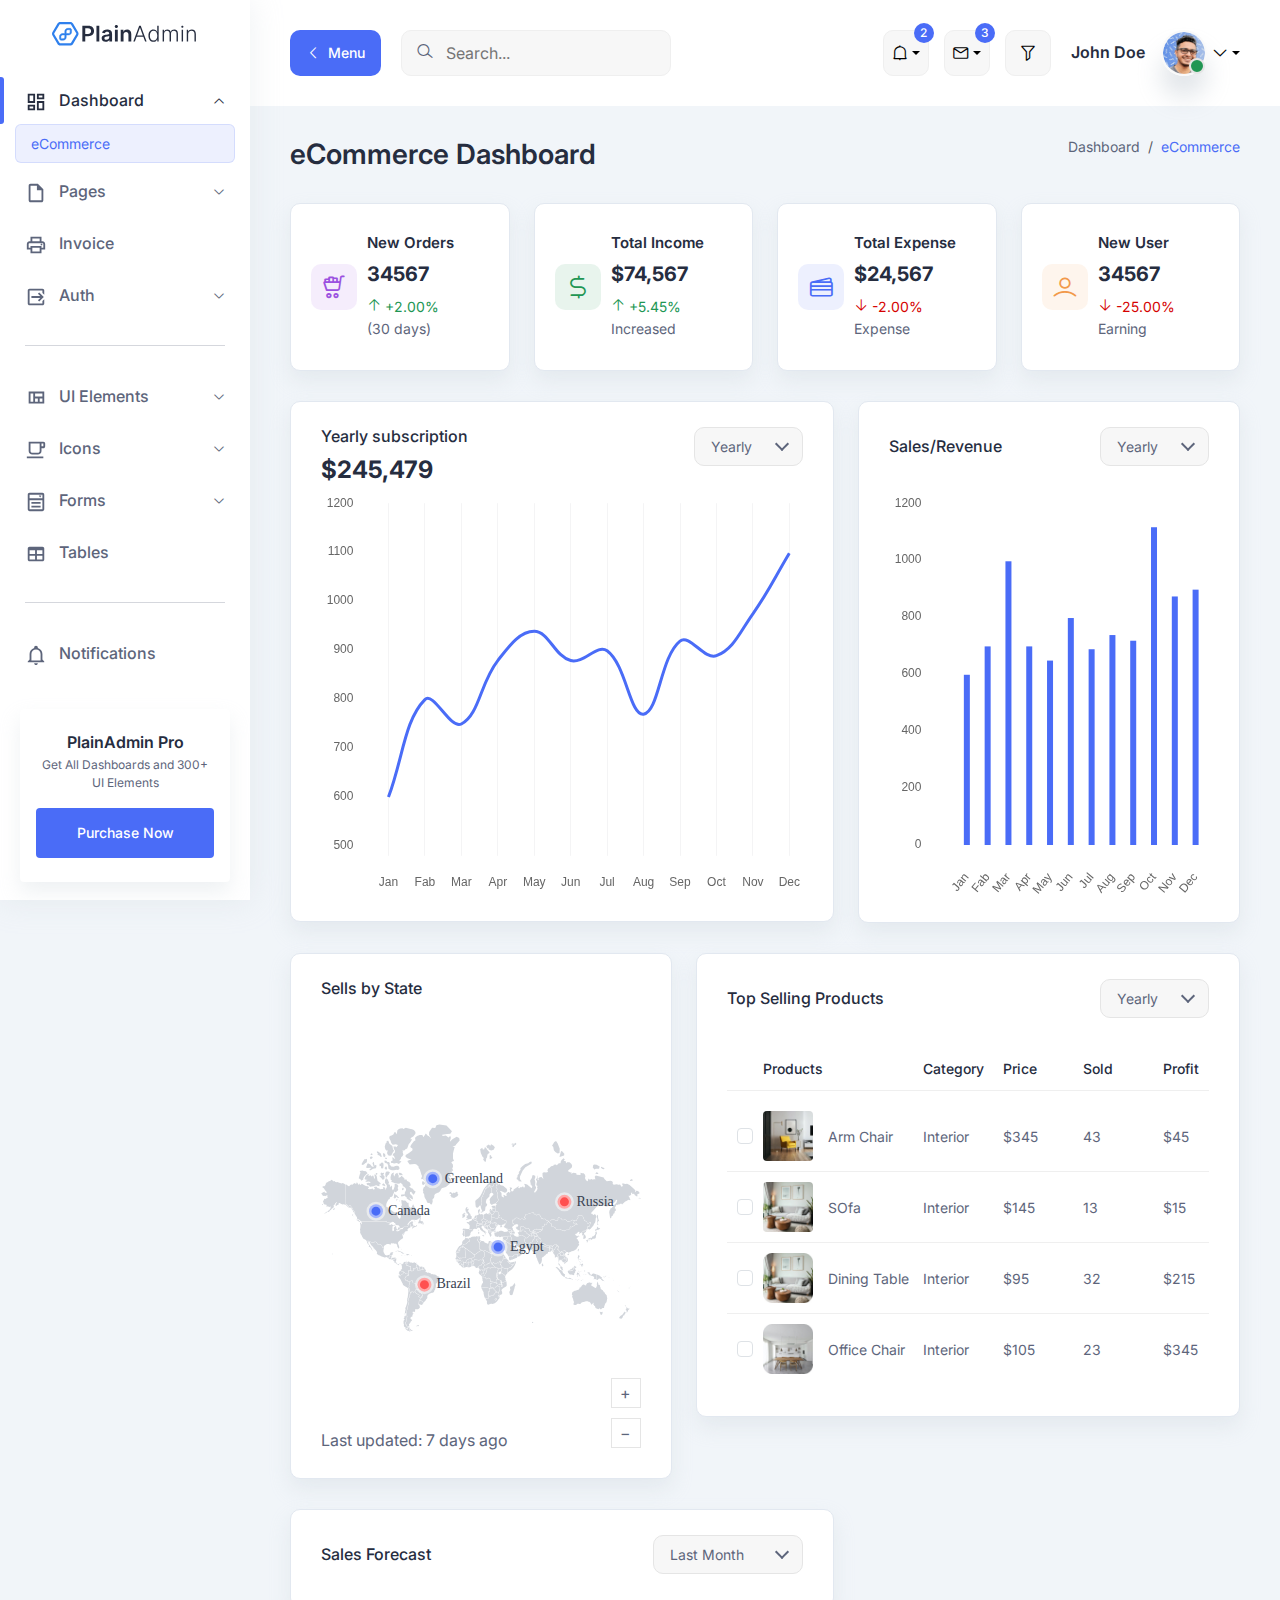
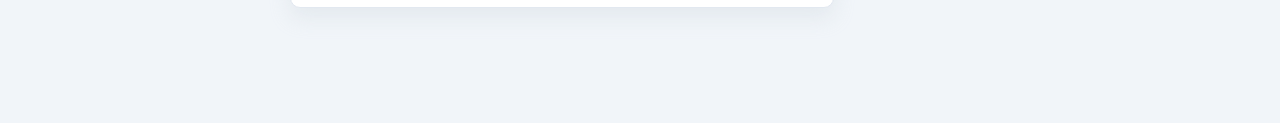
==== commit 07bfd711: "start Row 3" ====
--- a/index.html
+++ b/index.html
@@ -321,6 +321,7 @@
             <!-- ========== header start ========== -->
             <header class="header">
                 <div class="container-fluid">
+
                     <div class="row">
 
                         <div class="col-lg-5 col-md-5 col-6">
@@ -1035,6 +1036,44 @@
                     </div>
                     <!-- End Row -->
 
+                    <!-- Row 3 -->
+                    <div class="row">
+
+                        <div class="col-lg-7">
+                            <div class="card-style mb-30">
+                                <div
+                                    class="
+                                        title
+                                        d-flex
+                                        flex-wrap
+                                        align-items-center
+                                        justify-content-between
+                                    "
+                                >
+                                    <div class="left">
+                                        <h6 class="text-medium mb-2">Sales Forecast</h6>
+                                    </div>
+                                    <div class="right">
+                                        <div class="select-style-1 mb-2">
+                                            <div class="select-position select-sm">
+                                                <select class="light-bg">
+                                                    <option value="">Last Month</option>
+                                                    <option value="">Last 3 Months</option>
+                                                    <option value="">Last Year</option>
+                                                </select>
+                                            </div>
+                                        </div>
+                                        <!-- end select -->
+                                    </div>
+                                </div>
+                                <!-- End Title -->
+
+
+                            </div>
+                        </div>
+
+                    </div>
+                    <!-- End Row -->
 
 
                 </div>
--- a/assets/css/main.css
+++ b/assets/css/main.css
@@ -200,6 +200,115 @@
 .text-medium {
     font-weight: 500;
 }
+
+/* ========== table css ============= */
+.table {
+    border-collapse: inherit;
+    border-spacing: 0px;
+}
+
+.table > :not(caption) > * > * {
+    padding: 15px 0;
+    border-bottom-color: #efefef;
+    vertical-align: middle;
+}
+
+.table > :not(:last-child) > :last-child > * {
+    border-bottom-color: #efefef;
+}
+
+.table tbody tr:first-child > * {
+    padding-top: 20px;
+}
+
+.table tbody tr:last-child > * {
+    border-bottom-color: transparent;
+    padding-bottom: 0px;
+}
+
+.table th h6 {
+    font-weight: 500;
+    color: #262d3f;
+    font-size: 14px;
+}
+
+.top-selling-table tr th,
+.top-selling-table tr td {
+    vertical-align: middle;
+    padding: 10px 5px;
+}
+
+.top-selling-table tr .min-width {
+    min-width: 80px;
+    white-space: nowrap;
+}
+
+.top-selling-table .form-check-input[type=checkbox] {
+    margin-left: 5px;
+}
+
+.top-selling-table .product {
+    display: flex;
+    align-items: center;
+    min-width: 150px;
+}
+.top-selling-table .product .image {
+    border-radius: 4px;
+    overflow: hidden;
+    margin-right: 15px;
+    max-width: 50px;
+    width: 100%;
+    height: 50px;
+}
+.top-selling-table .product .image img {
+    width: 100%;
+}
+.top-selling-table .product p {
+    width: 100%;
+}
+
+.table td p {
+    font-size: 14px;
+    line-height: 1.5;
+    color: #5d657b;
+}
+.table td p a {
+    color: inherit;
+}
+.table td p a:hover {
+    color: #4a6cf7;
+}
+
+.table .action {
+    display: flex;
+    align-items: center;
+}
+.table .action button {
+    border: none;
+    background: transparent;
+    padding: 0px 6px;
+    font-size: 18px;
+}
+.table .action button.edit:hover {
+    color: #4a6cf7;
+}
+.table .action button::after {
+    display: none;
+}
+.table .action .dropdown-menu {
+    -webkit-box-shadow: 0px 0px 5px rgba(0, 0, 0, 0.07);
+    -moz-box-shadow: 0px 0px 5px rgba(0, 0, 0, 0.07);
+    box-shadow: 0px 0px 5px rgba(0, 0, 0, 0.07);
+}
+.table .action .dropdown-menu li:hover a {
+    color: #4a6cf7 !important;
+}
+.table .action .dropdown-menu li a {
+    display: block;
+}
+
+/* ========== end of table ========== */
+
 
 /* ========== breadcrumb ============ */
 .breadcrumb-wrapper {
@@ -932,6 +1041,10 @@
 }
 
 /* ======= Margin Left ======= */
+.ml-10 {
+    margin-left: 10px;
+}
+
 .ml-15 {
     margin-left: 15px;
 }
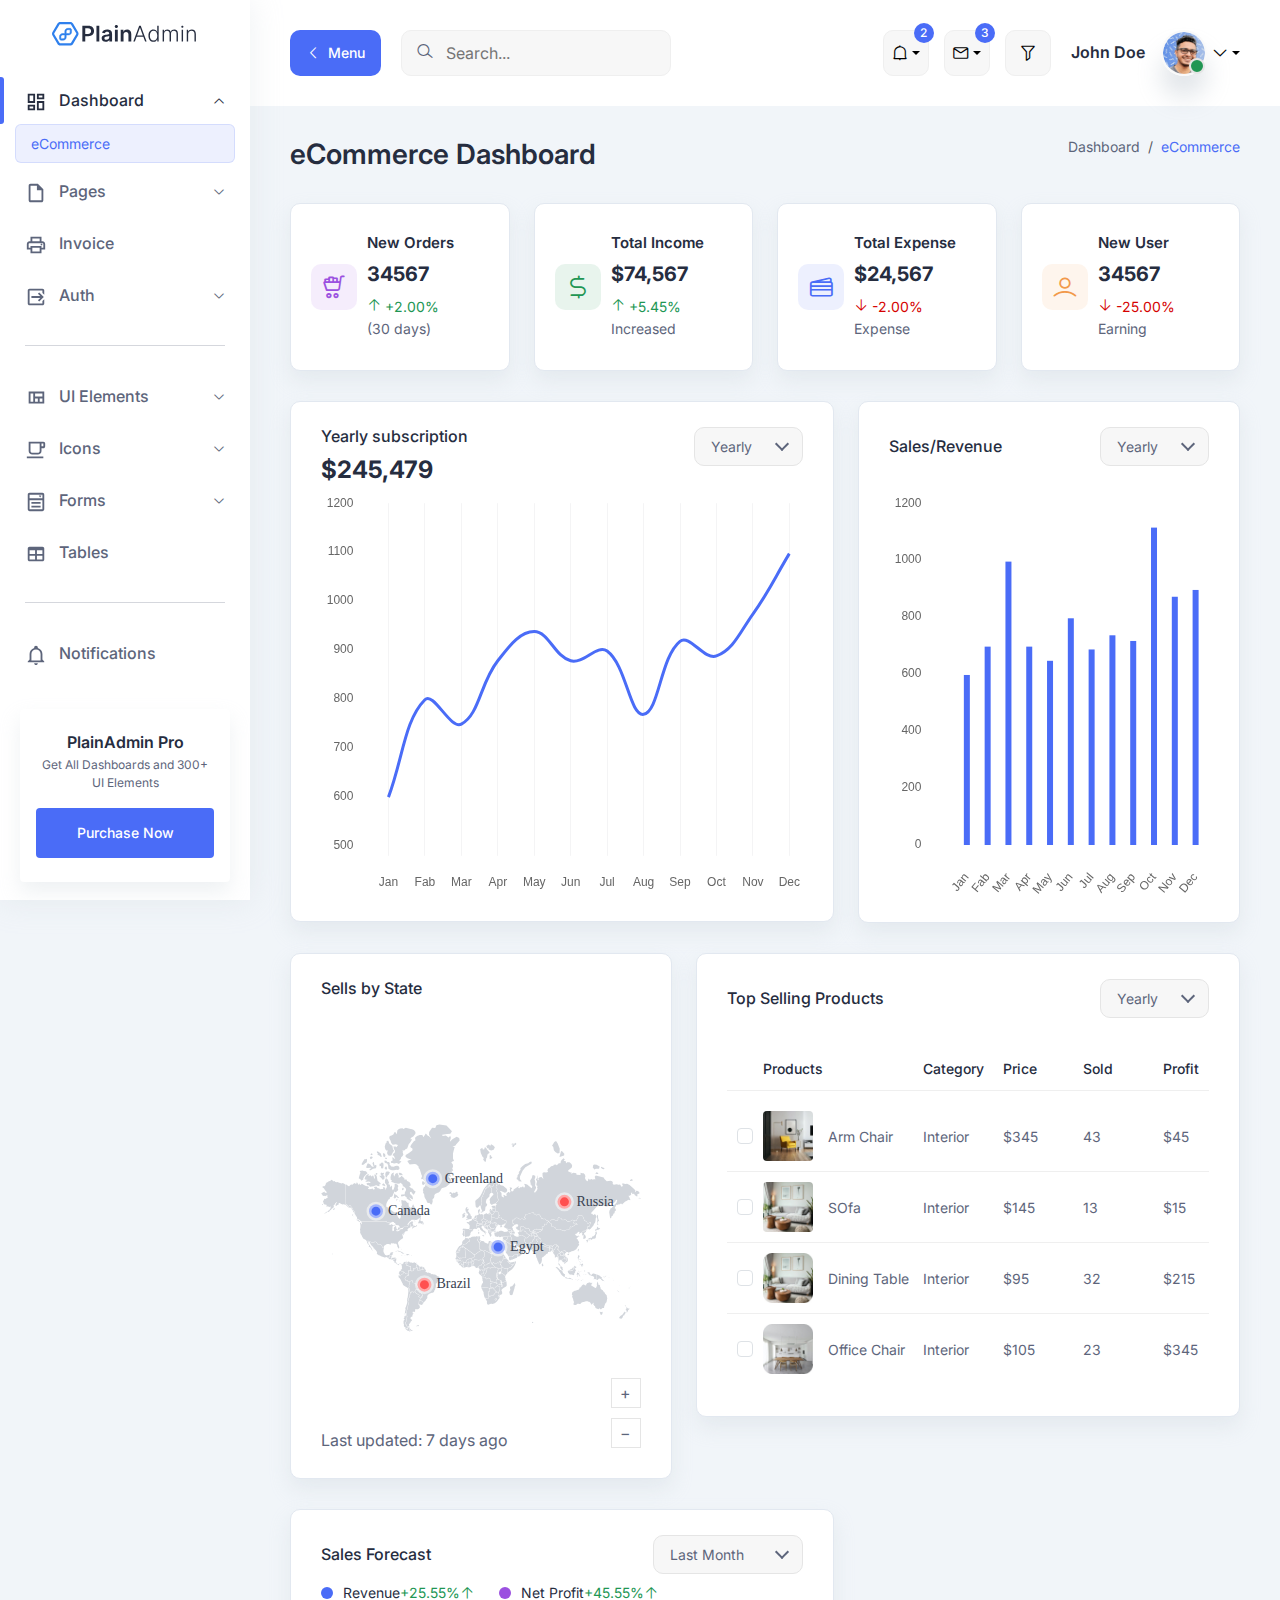
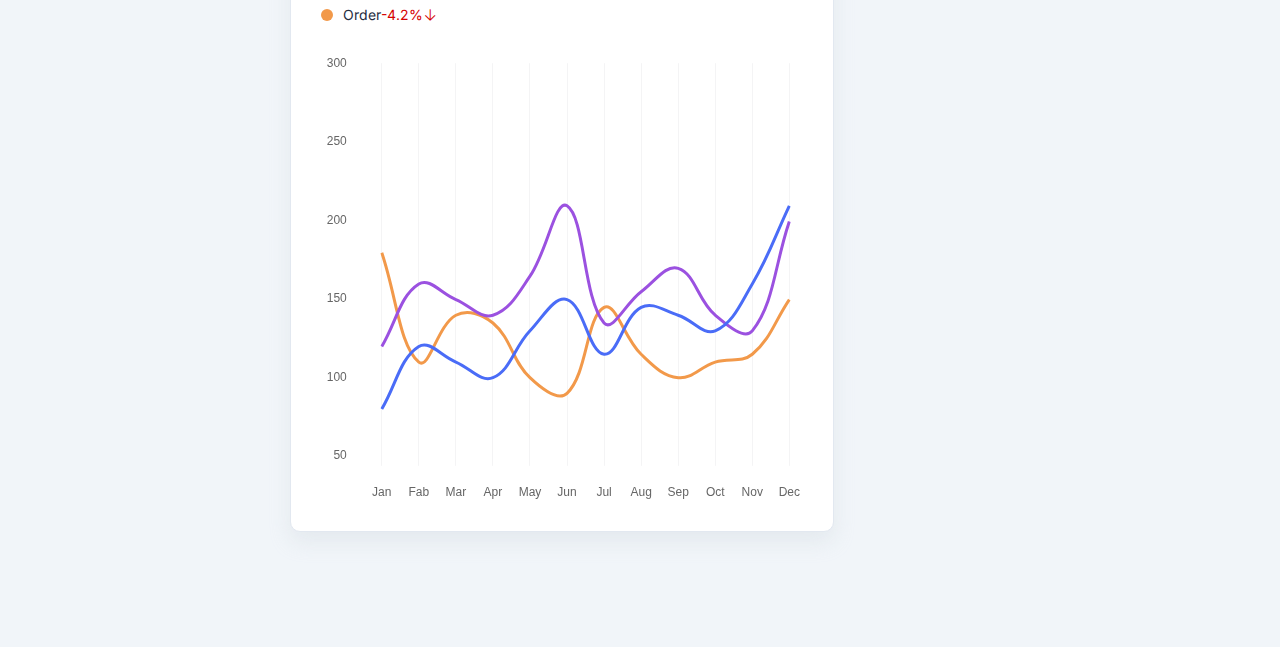
==== commit 766d5e06: "end of sales forecast" ====
--- a/index.html
+++ b/index.html
@@ -1068,6 +1068,51 @@
                                 </div>
                                 <!-- End Title -->
 
+                                <div class="chart">
+                                    <div id="legend3">
+                                        <ul
+                                                class="legend3 d-flex flex-wrap align-items-center mb-30"
+                                        >
+                                            <li>
+                                                <div class="d-flex">
+                                                    <span class="bg-color primary-bg"> </span>
+                                                    <div class="text">
+                                                        <p class="text-sm text-success">
+                                                            <span class="text-dark">Revenue</span> +25.55%
+                                                            <i class="lni lni-arrow-up"></i>
+                                                        </p>
+                                                    </div>
+                                                </div>
+                                            </li>
+                                            <li>
+                                                <div class="d-flex">
+                                                    <span class="bg-color purple-bg"></span>
+                                                    <div class="text">
+                                                        <p class="text-sm text-success">
+                                                            <span class="text-dark">Net Profit</span> +45.55%
+                                                            <i class="lni lni-arrow-up"></i>
+                                                        </p>
+                                                    </div>
+                                                </div>
+                                            </li>
+                                            <li>
+                                                <div class="d-flex">
+                                                    <span class="bg-color orange-bg"></span>
+                                                    <div class="text">
+                                                        <p class="text-sm text-danger">
+                                                            <span class="text-dark">Order</span> -4.2%
+                                                            <i class="lni lni-arrow-down"></i>
+                                                        </p>
+                                                    </div>
+                                                </div>
+                                            </li>
+                                        </ul>
+                                    </div>
+                                    <canvas
+                                        id="Chart3"
+                                        style="width: 100%; height: 450px"
+                                    ></canvas>
+                                </div>
 
                             </div>
                         </div>
@@ -1350,6 +1395,143 @@
             });
             // =========== chart two end
 
+            // =========== chart three start
+            const ctx3 = document.getElementById("Chart3").getContext("2d");
+            const chart3 = new Chart(ctx3, {
+                // The type of chart we want to create
+                type: "line", // also try bar or other graph types
+
+                // The data for our dataset
+                data: {
+                    labels: [
+                        "Jan",
+                        "Fab",
+                        "Mar",
+                        "Apr",
+                        "May",
+                        "Jun",
+                        "Jul",
+                        "Aug",
+                        "Sep",
+                        "Oct",
+                        "Nov",
+                        "Dec",
+                    ],
+                    // Information about the dataset
+                    datasets: [
+                        {
+                            label: "Revenue",
+                            backgroundColor: "transparent",
+                            borderColor: "#4a6cf7",
+                            data: [80, 120, 110, 100, 130, 150, 115, 145, 140, 130, 160, 210],
+                            pointBackgroundColor: "transparent",
+                            pointHoverBackgroundColor: "#4a6cf7",
+                            pointBorderColor: "transparent",
+                            pointHoverBorderColor: "#fff",
+                            pointHoverBorderWidth: 3,
+                            pointBorderWidth: 5,
+                            pointRadius: 5,
+                            pointHoverRadius: 8,
+                        },
+                        {
+                            label: "Profit",
+                            backgroundColor: "transparent",
+                            borderColor: "#9b51e0",
+                            data: [
+                                120, 160, 150, 140, 165, 210, 135, 155, 170, 140, 130, 200,
+                            ],
+                            pointBackgroundColor: "transparent",
+                            pointHoverBackgroundColor: "#9b51e0",
+                            pointBorderColor: "transparent",
+                            pointHoverBorderColor: "#fff",
+                            pointHoverBorderWidth: 3,
+                            pointBorderWidth: 5,
+                            pointRadius: 5,
+                            pointHoverRadius: 8,
+                        },
+                        {
+                            label: "Order",
+                            backgroundColor: "transparent",
+                            borderColor: "#f2994a",
+                            data: [180, 110, 140, 135, 100, 90, 145, 115, 100, 110, 115, 150],
+                            pointBackgroundColor: "transparent",
+                            pointHoverBackgroundColor: "#f2994a",
+                            pointBorderColor: "transparent",
+                            pointHoverBorderColor: "#fff",
+                            pointHoverBorderWidth: 3,
+                            pointBorderWidth: 5,
+                            pointRadius: 5,
+                            pointHoverRadius: 8,
+                        },
+                    ],
+                },
+
+                // Configuration options
+                options: {
+                    tooltips: {
+                        intersect: false,
+                        backgroundColor: "#fbfbfb",
+                        titleFontColor: "#8F92A1",
+                        titleFontSize: 16,
+                        titleFontFamily: "Inter",
+                        titleFontStyle: "400",
+                        bodyFontFamily: "Inter",
+                        bodyFontColor: "#171717",
+                        bodyFontSize: 16,
+                        multiKeyBackground: "transparent",
+                        displayColors: false,
+                        xPadding: 30,
+                        yPadding: 15,
+                        borderColor: "rgba(143, 146, 161, .1)",
+                        borderWidth: 1,
+                        title: false,
+                    },
+
+                    title: {
+                        display: false,
+                    },
+
+                    layout: {
+                        padding: {
+                            top: 0,
+                        },
+                    },
+
+                    legend: false,
+
+                    scales: {
+                        yAxes: [
+                            {
+                                gridLines: {
+                                    display: false,
+                                    drawTicks: false,
+                                    drawBorder: false,
+                                },
+                                ticks: {
+                                    padding: 35,
+                                    max: 300,
+                                    min: 50,
+                                },
+                            },
+                        ],
+                        xAxes: [
+                            {
+                                gridLines: {
+                                    drawBorder: false,
+                                    color: "rgba(143, 146, 161, .1)",
+                                    zeroLineColor: "rgba(143, 146, 161, .1)",
+                                },
+                                ticks: {
+                                    padding: 20,
+                                },
+                            },
+                        ],
+                    },
+                },
+            });
+            // =========== chart three end
+
+
 
         </script>
     </body>
--- a/assets/css/main.css
+++ b/assets/css/main.css
@@ -1067,13 +1067,105 @@
     color: #d50100 !important;
 }
 
+.text-dark {
+    color: #262d3f !important;
+}
+
 /* ======== Background Colors ========== */
+.primary-bg {
+    background-color: #4a6cf7;
+}
+
+.secondary-bg {
+    background-color: #00c1f8;
+}
+
+.success-bg {
+    background-color: #219653;
+}
+
+.danger-bg {
+    background-color: #d50100;
+}
+
+.warning-bg {
+    background-color: #f7c800;
+}
+
+.info-bg {
+    background-color: #97ca31;
+}
+
+.dark-bg {
+    background-color: #262d3f;
+}
+
 .light-bg {
     background-color: #efefef;
 }
 
-
-
-
-
-
+.active-bg {
+    background-color: #4a6cf7;
+}
+
+.deactive-bg {
+    background-color: #cbe1ff;
+}
+
+.deactive-bg {
+    background-color: #cbe1ff;
+}
+
+.gray-bg {
+    background-color: #5d657b;
+}
+
+.purple-bg {
+    background-color: #9b51e0;
+}
+
+.orange-bg {
+    background-color: #f2994a;
+}
+
+.deep-blue-bg {
+    background-color: #345d9d;
+}
+
+/* ======= Dashboards ================== */
+
+.legend3 li {
+    margin-right: 25px;
+}
+.legend3 li div {
+    white-space: nowrap;
+}
+.legend3 li .bg-color {
+    position: relative;
+    margin-left: 12px;
+    border-radius: 50%;
+}
+.legend3 li .bg-color::after {
+    content: "";
+    position: absolute;
+    width: 12px;
+    height: 12px;
+    border-radius: 50%;
+    background: inherit;
+    left: -12px;
+    top: 5px;
+}
+.legend3 li .text {
+    margin-left: 10px;
+}
+.legend3 li .text p {
+    display: flex;
+    align-items: center;
+    width: 100%;
+}
+
+
+
+
+
+
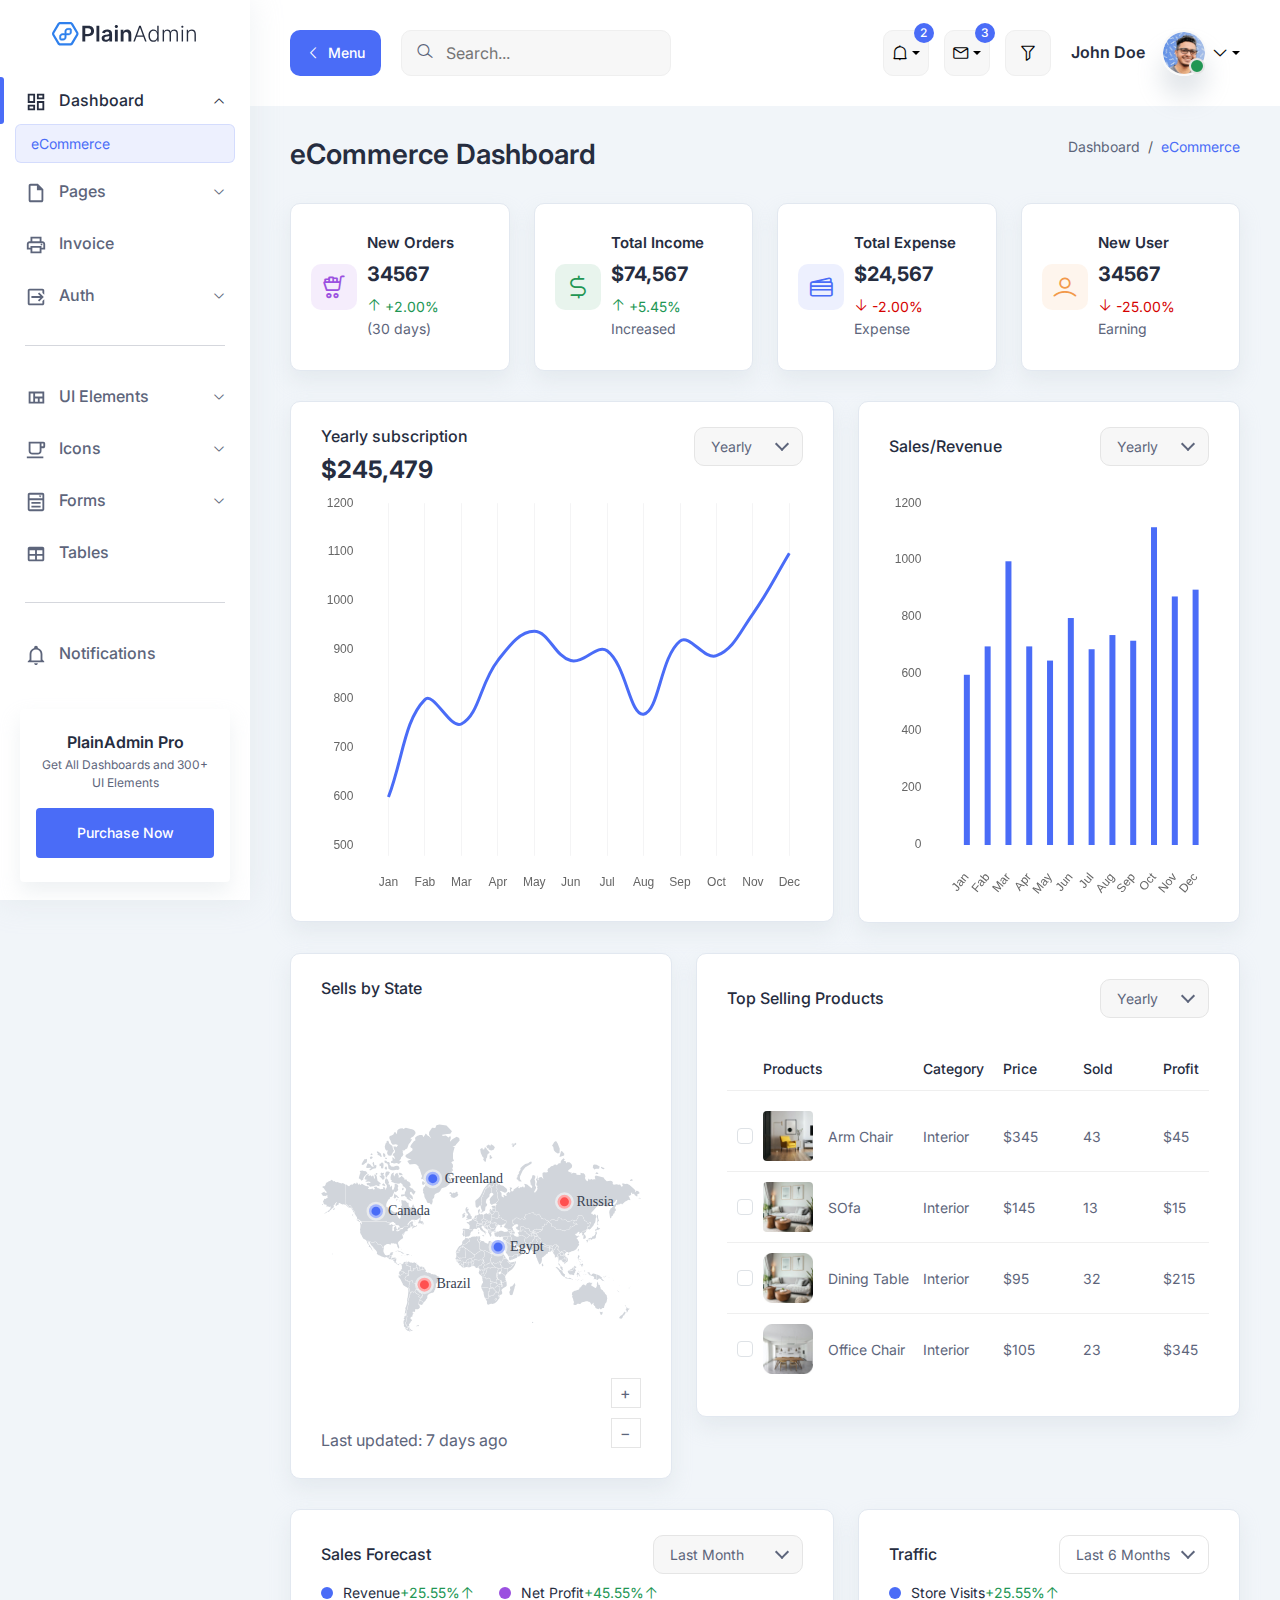
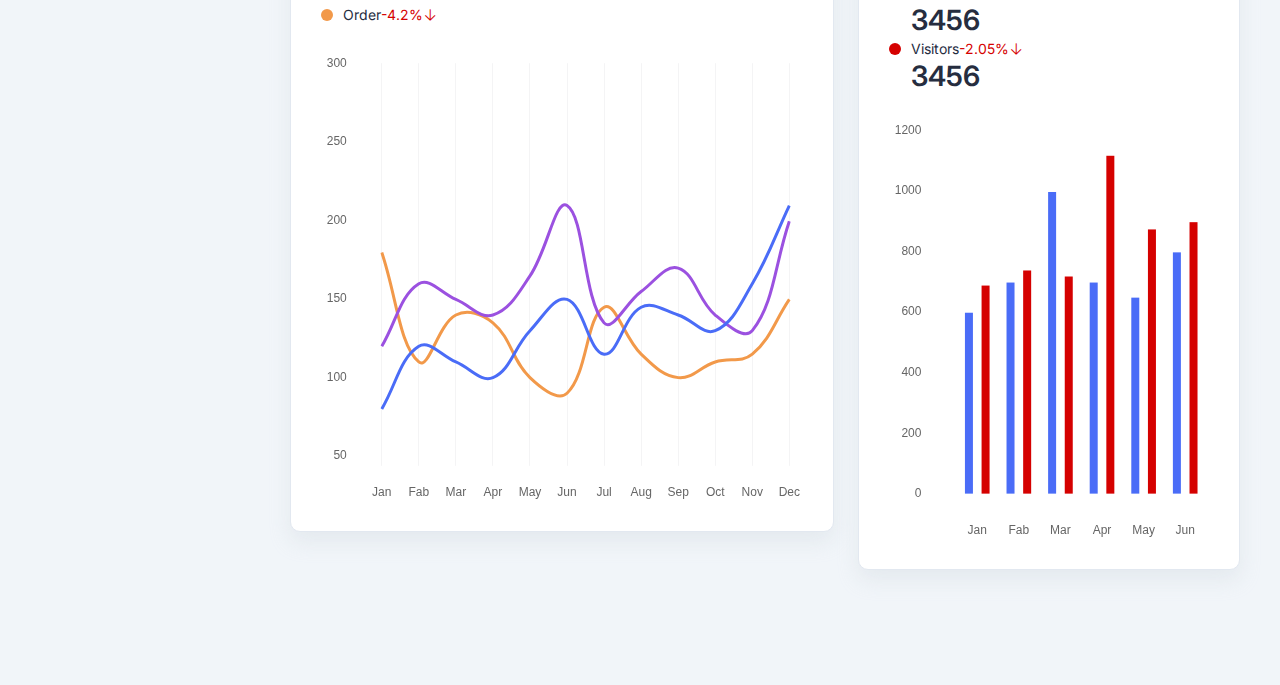
==== commit 5e20bcac: "end of Row3" ====
--- a/index.html
+++ b/index.html
@@ -1116,6 +1116,76 @@
 
                             </div>
                         </div>
+
+                        <div class="col-lg-5">
+                            <div class="card-style mb-30">
+                                <div
+                                    class="
+                                        title
+                                        d-flex
+                                        flex-wrap
+                                        align-items-center
+                                        justify-content-between
+                                    "
+                                >
+                                    <div class="left">
+                                        <h6 class="text-medium mb-2">Traffic</h6>
+                                    </div>
+                                    <div class="right">
+                                        <div class="select-style-1 mb-2">
+                                            <div class="select-position select-sm">
+                                                <select class="bg-ligh">
+                                                    <option value="">Last 6 Months</option>
+                                                    <option value="">Last 3 Months</option>
+                                                    <option value="">Last Year</option>
+                                                </select>
+                                            </div>
+                                        </div>
+                                        <!-- end select -->
+                                    </div>
+                                </div>
+                                <!-- End Title -->
+                                <div class="chart">
+                                    <div id="legend4">
+                                        <ul
+                                                class="legend3 d-flex flex-wrap align-items-center mb-30"
+                                        >
+                                            <li>
+                                                <div class="d-flex">
+                                                    <span class="bg-color primary-bg"> </span>
+                                                    <div class="text">
+                                                        <p class="text-sm text-success">
+                                                            <span class="text-dark">Store Visits</span>
+                                                            +25.55%
+                                                            <i class="lni lni-arrow-up"></i>
+                                                        </p>
+                                                        <h2>3456</h2>
+                                                    </div>
+                                                </div>
+                                            </li>
+                                            <li>
+                                                <div class="d-flex">
+                                                    <span class="bg-color danger-bg"></span>
+                                                    <div class="text">
+                                                        <p class="text-sm text-danger">
+                                                            <span class="text-dark">Visitors</span> -2.05%
+                                                            <i class="lni lni-arrow-down"></i>
+                                                        </p>
+                                                        <h2>3456</h2>
+                                                    </div>
+                                                </div>
+                                            </li>
+                                        </ul>
+                                    </div>
+                                    <canvas
+                                        id="Chart4"
+                                        style="width: 100%; height: 420px"
+                                    ></canvas>
+                                </div>
+                                <!-- End Chart -->
+                            </div>
+                        </div>
+                        <!-- End Col -->
 
                     </div>
                     <!-- End Row -->
@@ -1531,7 +1601,98 @@
             });
             // =========== chart three end
 
-
+            // ================== chart four start
+            const ctx4 = document.getElementById("Chart4").getContext("2d");
+            const chart4 = new Chart(ctx4, {
+                // The type of chart we want to create
+                type: "bar", // also try bar or other graph types
+                // The data for our dataset
+                data: {
+                    labels: ["Jan", "Fab", "Mar", "Apr", "May", "Jun"],
+                    // Information about the dataset
+                    datasets: [
+                        {
+                            label: "",
+                            backgroundColor: "#4A6CF7",
+                            barThickness: "flex",
+                            maxBarThickness: 8,
+                            data: [600, 700, 1000, 700, 650, 800],
+                        },
+                        {
+                            label: "",
+                            backgroundColor: "#d50100",
+                            barThickness: "flex",
+                            maxBarThickness: 8,
+                            data: [690, 740, 720, 1120, 876, 900],
+                        },
+                    ],
+                },
+                // Configuration options
+                options: {
+                    borderColor: "#F3F6F8",
+                    borderWidth: 15,
+                    backgroundColor: "#F3F6F8",
+                    tooltips: {
+                        callbacks: {
+                            labelColor: function (tooltipItem, chart) {
+                                return {
+                                    backgroundColor: "rgba(104, 110, 255, .0)",
+                                };
+                            },
+                        },
+                        backgroundColor: "#F3F6F8",
+                        titleFontColor: "#8F92A1",
+                        titleFontSize: 12,
+                        bodyFontColor: "#171717",
+                        bodyFontStyle: "bold",
+                        bodyFontSize: 16,
+                        multiKeyBackground: "transparent",
+                        displayColors: false,
+                        xPadding: 30,
+                        yPadding: 10,
+                        bodyAlign: "center",
+                        titleAlign: "center",
+                    },
+
+                    title: {
+                        display: false,
+                    },
+                    legend: {
+                        display: false,
+                    },
+
+                    scales: {
+                        yAxes: [
+                            {
+                                gridLines: {
+                                    display: false,
+                                    drawTicks: false,
+                                    drawBorder: false,
+                                },
+                                ticks: {
+                                    padding: 35,
+                                    max: 1200,
+                                    min: 0,
+                                },
+                            },
+                        ],
+                        xAxes: [
+                            {
+                                gridLines: {
+                                    display: false,
+                                    drawBorder: false,
+                                    color: "rgba(143, 146, 161, .1)",
+                                    zeroLineColor: "rgba(143, 146, 161, .1)",
+                                },
+                                ticks: {
+                                    padding: 20,
+                                },
+                            },
+                        ],
+                    },
+                },
+            });
+            // =========== chart four end
 
         </script>
     </body>
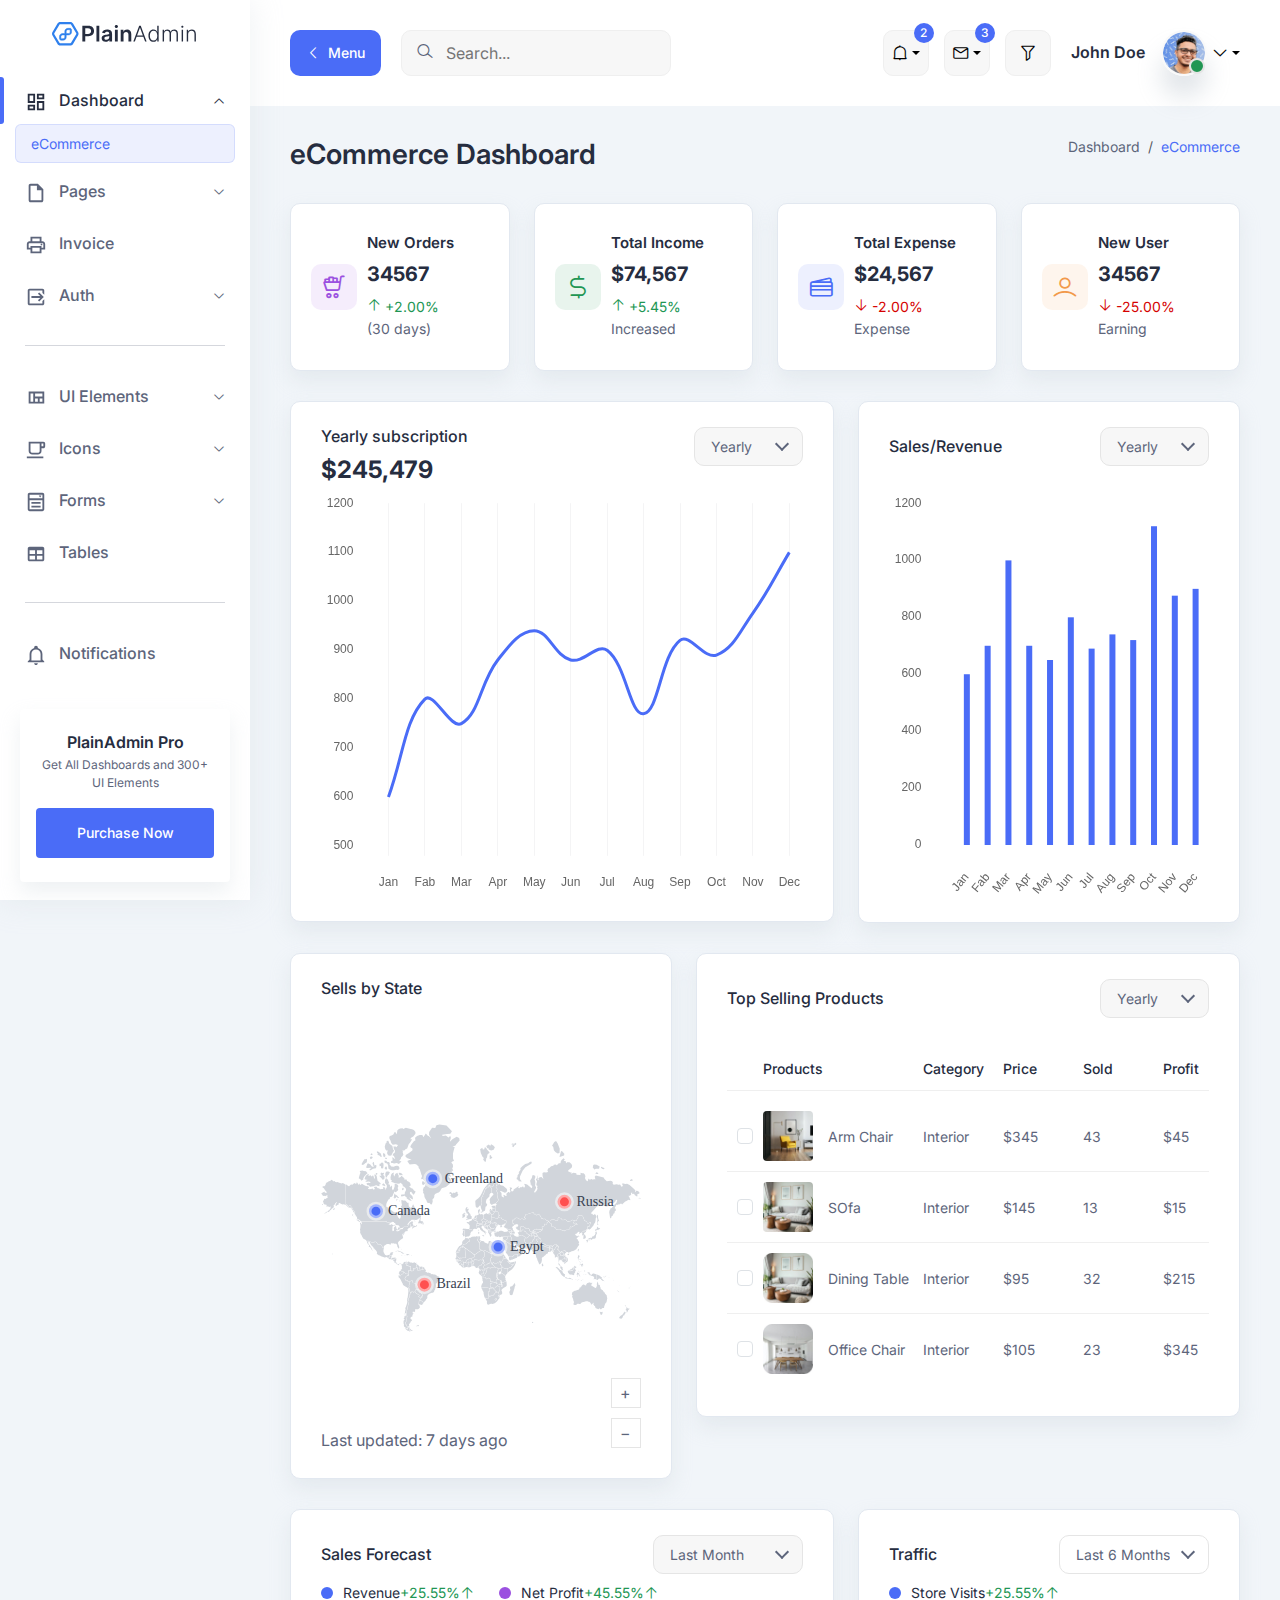
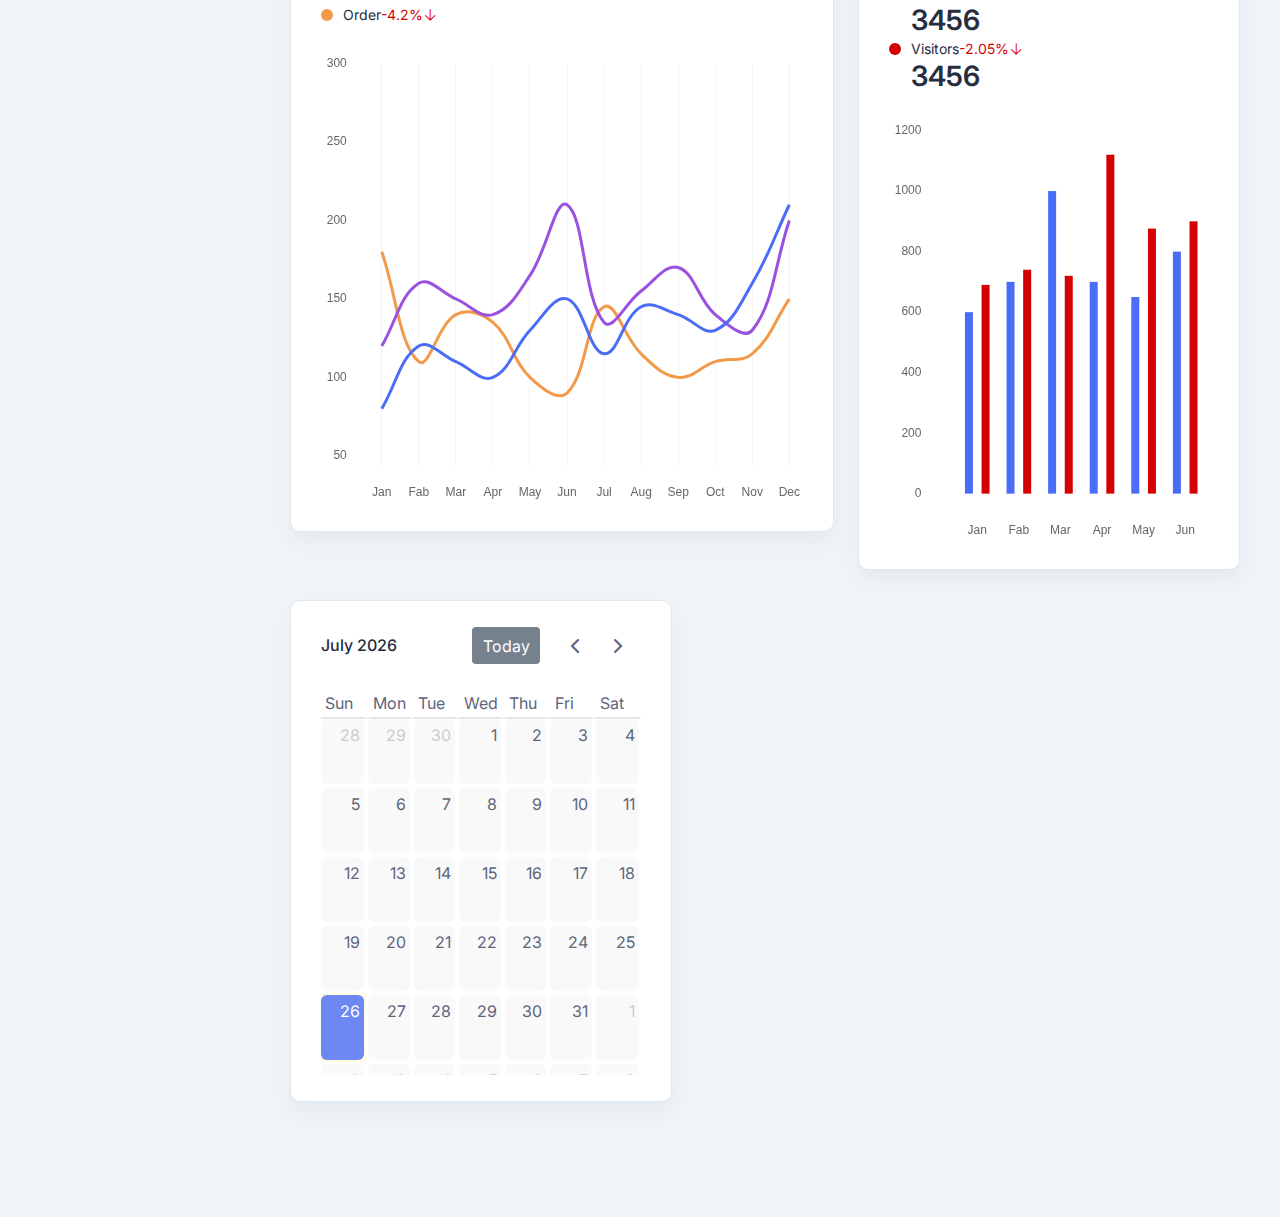
==== commit 9376883b: "add calendar" ====
--- a/index.html
+++ b/index.html
@@ -14,7 +14,7 @@
         <!-- ======== All css files linkup ======== -->
         <link rel="stylesheet" href="assets/css/bootstrap.css" />
         <link rel="stylesheet" href="assets/css/lineicons.css" />
-        <link rel="stylesheet" href="assets/css/materialdesignicons.css" />
+        <link rel="stylesheet" href="assets/css/materialdesignicons.min.css" />
         <link rel="stylesheet" href="assets/css/fullcalendar.css" />
         <link rel="stylesheet" href="assets/css/main.css" />
     </head>
@@ -1190,6 +1190,18 @@
                     </div>
                     <!-- End Row -->
 
+                    <div class="row">
+                        <div class="col-lg-5">
+                            <div class="card-style calendar-card mb-30">
+                                <div id="calendar-mini"></div>
+                            </div>
+                        </div>
+                        <!-- End Col -->
+
+
+                    </div>
+                    <!-- End Row -->
+
 
                 </div>
             </section>
@@ -1201,6 +1213,7 @@
         <script src="assets/js/bootstrap.bundle.js"></script>
         <script src="assets/js/Chart.js"></script>
         <script src="assets/js/main.js"></script>
+        <script src="assets/js/fullcalendar.js"></script>
         <script src="assets/js/jvectormap.min.js"></script>
         <script src="assets/js/world-merc.js"></script>
 
@@ -1250,6 +1263,18 @@
                         fontSize: 14,
                     },
                 },
+            });
+
+            // ====== calendar activation
+            document.addEventListener("DOMContentLoaded", function () {
+                var calendarMiniEl = document.getElementById("calendar-mini");
+                var calendarMini = new FullCalendar.Calendar(calendarMiniEl, {
+                    initialView: "dayGridMonth",
+                    headerToolbar: {
+                        end: "today prev,next",
+                    },
+                });
+                calendarMini.render();
             });
 
             // =========== chart one start
--- a/assets/css/fullcalendar.css
+++ b/assets/css/fullcalendar.css
@@ -0,0 +1 @@
+.fc-icon,.fc-unselectable{-moz-user-select:none;-ms-user-select:none}.fc .fc-button,.fc-icon{text-transform:none;font-weight:400}.fc-not-allowed,.fc-not-allowed .fc-event{cursor:not-allowed}.fc .fc-button:not(:disabled),.fc a[data-navlink],.fc-event.fc-event-draggable,.fc-event[href]{cursor:pointer}.fc-unselectable{-webkit-user-select:none;user-select:none;-webkit-touch-callout:none;-webkit-tap-highlight-color:transparent}.fc{display:flex;flex-direction:column;font-size:1em}.fc .fc-button,.fc-icon{display:inline-block;text-align:center}.fc,.fc *,.fc :after,.fc :before{box-sizing:border-box}.fc table{border-collapse:collapse;border-spacing:0;font-size:1em}.fc th{text-align:center}.fc td,.fc th{vertical-align:top;padding:0}.fc .fc-button,.fc .fc-button .fc-icon,.fc .fc-button-group,.fc .fc-timegrid-slot-label{vertical-align:middle}.fc a[data-navlink]:hover{text-decoration:underline}.fc .fc-button:hover,.fc .fc-list-event-title a,a.fc-event,a.fc-event:hover{text-decoration:none}.fc-direction-ltr{direction:ltr;text-align:left}.fc-direction-rtl{direction:rtl;text-align:right}.fc-theme-standard td,.fc-theme-standard th{border:1px solid #ddd;border:1px solid var(--fc-border-color,#ddd)}.fc-liquid-hack td,.fc-liquid-hack th{position:relative}@font-face{font-family:fcicons;src:url("[data-uri]") format('truetype');font-weight:400;font-style:normal}.fc-icon{width:1em;height:1em;-webkit-user-select:none;user-select:none;font-family:fcicons!important;speak:none;font-style:normal;font-variant:normal;line-height:1;-webkit-font-smoothing:antialiased;-moz-osx-font-smoothing:grayscale}.fc-icon-chevron-left:before{content:"\e900"}.fc-icon-chevron-right:before{content:"\e901"}.fc-icon-chevrons-left:before{content:"\e902"}.fc-icon-chevrons-right:before{content:"\e903"}.fc-icon-minus-square:before{content:"\e904"}.fc-icon-plus-square:before{content:"\e905"}.fc-icon-x:before{content:"\e906"}.fc .fc-button{overflow:visible;text-transform:none;margin:0;font-family:inherit}.fc .fc-button::-moz-focus-inner{padding:0;border-style:none}.fc .fc-button{-webkit-appearance:button;-webkit-user-select:none;-moz-user-select:none;-ms-user-select:none;user-select:none;background-color:transparent;border:1px solid transparent;padding:.4em .65em;font-size:1em;line-height:1.5;border-radius:.25em}.fc .fc-button:focus{outline:0;box-shadow:0 0 0 .2rem rgba(44,62,80,.25)}.fc .fc-button-primary:focus,.fc .fc-button-primary:not(:disabled).fc-button-active:focus,.fc .fc-button-primary:not(:disabled):active:focus{box-shadow:0 0 0 .2rem rgba(76,91,106,.5)}.fc .fc-button:disabled{opacity:.65}.fc .fc-button-primary{color:#fff;color:var(--fc-button-text-color,#fff);background-color:#2C3E50;background-color:var(--fc-button-bg-color,#2C3E50);border-color:#2C3E50;border-color:var(--fc-button-border-color,#2C3E50)}.fc .fc-button-primary:hover{color:#fff;color:var(--fc-button-text-color,#fff);background-color:#1e2b37;background-color:var(--fc-button-hover-bg-color,#1e2b37);border-color:#1a252f;border-color:var(--fc-button-hover-border-color,#1a252f)}.fc .fc-button-primary:disabled{color:#fff;color:var(--fc-button-text-color,#fff);background-color:#2C3E50;background-color:var(--fc-button-bg-color,#2C3E50);border-color:#2C3E50;border-color:var(--fc-button-border-color,#2C3E50)}.fc .fc-button-primary:not(:disabled).fc-button-active,.fc .fc-button-primary:not(:disabled):active{color:#fff;color:var(--fc-button-text-color,#fff);background-color:#1a252f;background-color:var(--fc-button-active-bg-color,#1a252f);border-color:#151e27;border-color:var(--fc-button-active-border-color,#151e27)}.fc .fc-button .fc-icon{font-size:1.5em}.fc .fc-button-group{position:relative;display:inline-flex}.fc .fc-button-group>.fc-button{position:relative;flex:1 1 auto}.fc .fc-button-group>.fc-button.fc-button-active,.fc .fc-button-group>.fc-button:active,.fc .fc-button-group>.fc-button:focus,.fc .fc-button-group>.fc-button:hover{z-index:1}.fc-direction-ltr .fc-button-group>.fc-button:not(:first-child){margin-left:-1px;border-top-left-radius:0;border-bottom-left-radius:0}.fc-direction-ltr .fc-button-group>.fc-button:not(:last-child){border-top-right-radius:0;border-bottom-right-radius:0}.fc-direction-rtl .fc-button-group>.fc-button:not(:first-child){margin-right:-1px;border-top-right-radius:0;border-bottom-right-radius:0}.fc-direction-rtl .fc-button-group>.fc-button:not(:last-child){border-top-left-radius:0;border-bottom-left-radius:0}.fc .fc-toolbar{display:flex;justify-content:space-between;align-items:center}.fc .fc-toolbar.fc-header-toolbar{margin-bottom:1.5em}.fc .fc-toolbar.fc-footer-toolbar{margin-top:1.5em}.fc .fc-toolbar-title{font-size:1.75em;margin:0}.fc-direction-ltr .fc-toolbar>*>:not(:first-child){margin-left:.75em}.fc-direction-rtl .fc-toolbar>*>:not(:first-child){margin-right:.75em}.fc-direction-rtl .fc-toolbar-ltr{flex-direction:row-reverse}.fc .fc-scroller{-webkit-overflow-scrolling:touch;position:relative}.fc .fc-scroller-liquid{height:100%}.fc .fc-scroller-liquid-absolute{position:absolute;top:0;right:0;left:0;bottom:0}.fc .fc-scroller-harness{position:relative;overflow:hidden;direction:ltr}.fc .fc-scroller-harness-liquid{height:100%}.fc-direction-rtl .fc-scroller-harness>.fc-scroller{direction:rtl}.fc-theme-standard .fc-scrollgrid{border:1px solid #ddd;border:1px solid var(--fc-border-color,#ddd)}.fc .fc-scrollgrid,.fc .fc-scrollgrid-section-footer>*,.fc .fc-scrollgrid-section-header>*{border-bottom-width:0}.fc .fc-scrollgrid,.fc .fc-scrollgrid table{width:100%;table-layout:fixed}.fc .fc-scrollgrid table{border-top-style:hidden;border-left-style:hidden;border-right-style:hidden}.fc .fc-scrollgrid{border-collapse:separate;border-right-width:0}.fc .fc-scrollgrid-liquid{height:100%}.fc .fc-scrollgrid-section,.fc .fc-scrollgrid-section table,.fc .fc-scrollgrid-section>td{height:1px}.fc .fc-scrollgrid-section-liquid>td{height:100%}.fc .fc-scrollgrid-section>*{border-top-width:0;border-left-width:0}.fc .fc-scrollgrid-section-body table,.fc .fc-scrollgrid-section-footer table{border-bottom-style:hidden}.fc .fc-scrollgrid-section-sticky>*{background:var(--fc-page-bg-color,#fff);position:sticky;z-index:3}.fc .fc-scrollgrid-section-header.fc-scrollgrid-section-sticky>*{top:0}.fc .fc-scrollgrid-section-footer.fc-scrollgrid-section-sticky>*{bottom:0}.fc .fc-scrollgrid-sticky-shim{height:1px;margin-bottom:-1px}.fc-sticky{position:sticky}.fc .fc-view-harness{flex-grow:1;position:relative}.fc .fc-bg-event,.fc .fc-highlight,.fc .fc-non-business,.fc .fc-view-harness-active>.fc-view{position:absolute;top:0;left:0;right:0;bottom:0}.fc .fc-col-header-cell-cushion{display:inline-block;padding:2px 4px}.fc .fc-non-business{background:rgba(215,215,215,.3);background:var(--fc-non-business-color,rgba(215,215,215,.3))}.fc .fc-bg-event{background:var(--fc-bg-event-color,#8fdf82);opacity:.3;opacity:var(--fc-bg-event-opacity,.3)}.fc .fc-bg-event .fc-event-title{margin:.5em;font-size:.85em;font-size:var(--fc-small-font-size,.85em);font-style:italic}.fc .fc-highlight{background:rgba(188,232,241,.3);background:var(--fc-highlight-color,rgba(188,232,241,.3))}.fc .fc-cell-shaded,.fc .fc-day-disabled{background:rgba(208,208,208,.3);background:var(--fc-neutral-bg-color,rgba(208,208,208,.3))}.fc-event .fc-event-main{position:relative;z-index:2}.fc-event-dragging:not(.fc-event-selected){opacity:.75}.fc-event-dragging.fc-event-selected{box-shadow:0 2px 7px rgba(0,0,0,.3)}.fc-event .fc-event-resizer{display:none;position:absolute;z-index:4}.fc-event-selected .fc-event-resizer,.fc-event:hover .fc-event-resizer,.fc-h-event,.fc-v-event{display:block}.fc-event-selected .fc-event-resizer{border-radius:4px;border-radius:calc(var(--fc-event-resizer-dot-total-width,8px)/ 2);border-width:1px;border-width:var(--fc-event-resizer-dot-border-width,1px);width:8px;width:var(--fc-event-resizer-dot-total-width,8px);height:8px;height:var(--fc-event-resizer-dot-total-width,8px);border-style:solid;border-color:inherit;background:var(--fc-page-bg-color,#fff)}.fc-event-selected .fc-event-resizer:before{content:'';position:absolute;top:-20px;left:-20px;right:-20px;bottom:-20px}.fc-event-selected,.fc-event:focus{box-shadow:0 2px 5px rgba(0,0,0,.2)}.fc-event-selected:before,.fc-event:focus:before{content:"";position:absolute;z-index:3;top:0;left:0;right:0;bottom:0}.fc-event-selected:after,.fc-event:focus:after{content:"";background:rgba(0,0,0,.25);background:var(--fc-event-selected-overlay-color,rgba(0,0,0,.25));position:absolute;z-index:1;top:-1px;left:-1px;right:-1px;bottom:-1px}.fc-h-event{border:1px solid #3788d8;border:1px solid var(--fc-event-border-color,#3788d8);background-color:#3788d8;background-color:var(--fc-event-bg-color,#3788d8)}.fc-h-event .fc-event-main{color:#fff;color:var(--fc-event-text-color,#fff)}.fc-h-event .fc-event-main-frame{display:flex}.fc-h-event .fc-event-time{max-width:100%;overflow:hidden}.fc-h-event .fc-event-title-container{flex-grow:1;flex-shrink:1;min-width:0}.fc-h-event .fc-event-title{display:inline-block;vertical-align:top;left:0;right:0;max-width:100%;overflow:hidden}.fc-h-event.fc-event-selected:before{top:-10px;bottom:-10px}.fc-direction-ltr .fc-daygrid-block-event:not(.fc-event-start),.fc-direction-rtl .fc-daygrid-block-event:not(.fc-event-end){border-top-left-radius:0;border-bottom-left-radius:0;border-left-width:0}.fc-direction-ltr .fc-daygrid-block-event:not(.fc-event-end),.fc-direction-rtl .fc-daygrid-block-event:not(.fc-event-start){border-top-right-radius:0;border-bottom-right-radius:0;border-right-width:0}.fc-h-event:not(.fc-event-selected) .fc-event-resizer{top:0;bottom:0;width:8px;width:var(--fc-event-resizer-thickness,8px)}.fc-direction-ltr .fc-h-event:not(.fc-event-selected) .fc-event-resizer-start,.fc-direction-rtl .fc-h-event:not(.fc-event-selected) .fc-event-resizer-end{cursor:w-resize;left:-4px;left:calc(-.5 * var(--fc-event-resizer-thickness,8px))}.fc-direction-ltr .fc-h-event:not(.fc-event-selected) .fc-event-resizer-end,.fc-direction-rtl .fc-h-event:not(.fc-event-selected) .fc-event-resizer-start{cursor:e-resize;right:-4px;right:calc(-.5 * var(--fc-event-resizer-thickness,8px))}.fc-h-event.fc-event-selected .fc-event-resizer{top:50%;margin-top:-4px;margin-top:calc(-.5 * var(--fc-event-resizer-dot-total-width,8px))}.fc-direction-ltr .fc-h-event.fc-event-selected .fc-event-resizer-start,.fc-direction-rtl .fc-h-event.fc-event-selected .fc-event-resizer-end{left:-4px;left:calc(-.5 * var(--fc-event-resizer-dot-total-width,8px))}.fc-direction-ltr .fc-h-event.fc-event-selected .fc-event-resizer-end,.fc-direction-rtl .fc-h-event.fc-event-selected .fc-event-resizer-start{right:-4px;right:calc(-.5 * var(--fc-event-resizer-dot-total-width,8px))}.fc .fc-popover{position:absolute;z-index:9999;box-shadow:0 2px 6px rgba(0,0,0,.15)}.fc .fc-popover-header{display:flex;flex-direction:row;justify-content:space-between;align-items:center;padding:3px 4px}.fc .fc-popover-title{margin:0 2px}.fc .fc-popover-close{cursor:pointer;opacity:.65;font-size:1.1em}.fc-theme-standard .fc-popover{border:1px solid #ddd;border:1px solid var(--fc-border-color,#ddd);background:var(--fc-page-bg-color,#fff)}.fc-theme-standard .fc-popover-header{background:rgba(208,208,208,.3);background:var(--fc-neutral-bg-color,rgba(208,208,208,.3))}:root{--fc-daygrid-event-dot-width:8px;--fc-list-event-dot-width:10px;--fc-list-event-hover-bg-color:#f5f5f5}.fc-daygrid-day-events:after,.fc-daygrid-day-events:before,.fc-daygrid-day-frame:after,.fc-daygrid-day-frame:before,.fc-daygrid-event-harness:after,.fc-daygrid-event-harness:before{content:"";clear:both;display:table}.fc .fc-daygrid-body{position:relative;z-index:1}.fc .fc-daygrid-day.fc-day-today{background-color:rgba(255,220,40,.15);background-color:var(--fc-today-bg-color,rgba(255,220,40,.15))}.fc .fc-daygrid-day-frame{position:relative;min-height:100%}.fc .fc-daygrid-day-top{display:flex;flex-direction:row-reverse}.fc .fc-day-other .fc-daygrid-day-top{opacity:.3}.fc .fc-daygrid-day-number{position:relative;z-index:4;padding:4px}.fc .fc-daygrid-day-events{margin-top:1px}.fc .fc-daygrid-body-balanced .fc-daygrid-day-events{position:absolute;left:0;right:0}.fc .fc-daygrid-body-unbalanced .fc-daygrid-day-events{position:relative;min-height:2em}.fc .fc-daygrid-body-natural .fc-daygrid-day-events{margin-bottom:1em}.fc .fc-daygrid-event-harness{position:relative}.fc .fc-daygrid-event-harness-abs{position:absolute;top:0;left:0;right:0}.fc .fc-daygrid-bg-harness{position:absolute;top:0;bottom:0}.fc .fc-daygrid-day-bg .fc-non-business{z-index:1}.fc .fc-daygrid-day-bg .fc-bg-event{z-index:2}.fc .fc-daygrid-day-bg .fc-highlight{z-index:3}.fc .fc-daygrid-event{z-index:6;margin-top:1px}.fc .fc-daygrid-event.fc-event-mirror{z-index:7}.fc .fc-daygrid-day-bottom{font-size:.85em;padding:2px 3px 0}.fc .fc-daygrid-day-bottom:before{content:"";clear:both;display:table}.fc .fc-daygrid-more-link{position:relative;z-index:4;cursor:pointer}.fc .fc-daygrid-week-number{position:absolute;z-index:5;top:0;padding:2px;min-width:1.5em;text-align:center;background-color:rgba(208,208,208,.3);background-color:var(--fc-neutral-bg-color,rgba(208,208,208,.3));color:grey;color:var(--fc-neutral-text-color,grey)}.fc .fc-more-popover .fc-popover-body{min-width:220px;padding:10px}.fc-direction-ltr .fc-daygrid-event.fc-event-start,.fc-direction-rtl .fc-daygrid-event.fc-event-end{margin-left:2px}.fc-direction-ltr .fc-daygrid-event.fc-event-end,.fc-direction-rtl .fc-daygrid-event.fc-event-start{margin-right:2px}.fc-direction-ltr .fc-daygrid-week-number{left:0;border-radius:0 0 3px}.fc-direction-rtl .fc-daygrid-week-number{right:0;border-radius:0 0 0 3px}.fc-liquid-hack .fc-daygrid-day-frame{position:static}.fc-daygrid-event{position:relative;white-space:nowrap;border-radius:3px;font-size:.85em;font-size:var(--fc-small-font-size,.85em)}.fc-daygrid-block-event .fc-event-time{font-weight:700}.fc-daygrid-block-event .fc-event-time,.fc-daygrid-block-event .fc-event-title{padding:1px}.fc-daygrid-dot-event{display:flex;align-items:center;padding:2px 0}.fc-daygrid-dot-event .fc-event-title{flex-grow:1;flex-shrink:1;min-width:0;overflow:hidden;font-weight:700}.fc-daygrid-dot-event.fc-event-mirror,.fc-daygrid-dot-event:hover{background:rgba(0,0,0,.1)}.fc-daygrid-dot-event.fc-event-selected:before{top:-10px;bottom:-10px}.fc-daygrid-event-dot{margin:0 4px;box-sizing:content-box;width:0;height:0;border:4px solid #3788d8;border:calc(var(--fc-daygrid-event-dot-width,8px)/ 2) solid var(--fc-event-border-color,#3788d8);border-radius:4px;border-radius:calc(var(--fc-daygrid-event-dot-width,8px)/ 2)}.fc-direction-ltr .fc-daygrid-event .fc-event-time{margin-right:3px}.fc-direction-rtl .fc-daygrid-event .fc-event-time{margin-left:3px}.fc-v-event{border:1px solid #3788d8;border:1px solid var(--fc-event-border-color,#3788d8);background-color:#3788d8;background-color:var(--fc-event-bg-color,#3788d8)}.fc-v-event .fc-event-main{color:#fff;color:var(--fc-event-text-color,#fff);height:100%}.fc-v-event .fc-event-main-frame{height:100%;display:flex;flex-direction:column}.fc-v-event .fc-event-time{flex-grow:0;flex-shrink:0;max-height:100%;overflow:hidden}.fc-v-event .fc-event-title-container{flex-grow:1;flex-shrink:1;min-height:0}.fc-v-event .fc-event-title{top:0;bottom:0;max-height:100%;overflow:hidden}.fc-v-event:not(.fc-event-start){border-top-width:0;border-top-left-radius:0;border-top-right-radius:0}.fc-v-event:not(.fc-event-end){border-bottom-width:0;border-bottom-left-radius:0;border-bottom-right-radius:0}.fc-v-event.fc-event-selected:before{left:-10px;right:-10px}.fc-v-event .fc-event-resizer-start{cursor:n-resize}.fc-v-event .fc-event-resizer-end{cursor:s-resize}.fc-v-event:not(.fc-event-selected) .fc-event-resizer{height:8px;height:var(--fc-event-resizer-thickness,8px);left:0;right:0}.fc-v-event:not(.fc-event-selected) .fc-event-resizer-start{top:-4px;top:calc(var(--fc-event-resizer-thickness,8px)/ -2)}.fc-v-event:not(.fc-event-selected) .fc-event-resizer-end{bottom:-4px;bottom:calc(var(--fc-event-resizer-thickness,8px)/ -2)}.fc-v-event.fc-event-selected .fc-event-resizer{left:50%;margin-left:-4px;margin-left:calc(var(--fc-event-resizer-dot-total-width,8px)/ -2)}.fc-v-event.fc-event-selected .fc-event-resizer-start{top:-4px;top:calc(var(--fc-event-resizer-dot-total-width,8px)/ -2)}.fc-v-event.fc-event-selected .fc-event-resizer-end{bottom:-4px;bottom:calc(var(--fc-event-resizer-dot-total-width,8px)/ -2)}.fc .fc-timegrid .fc-daygrid-body{z-index:2}.fc .fc-timegrid-axis-chunk>table,.fc .fc-timegrid-body,.fc .fc-timegrid-slots{position:relative;z-index:1}.fc .fc-timegrid-divider{padding:0 0 2px}.fc .fc-timegrid-body{min-height:100%}.fc .fc-timegrid-axis-chunk{position:relative}.fc .fc-timegrid-slot{height:1.5em;border-bottom:0}.fc .fc-timegrid-slot:empty:before{content:'\00a0'}.fc .fc-timegrid-slot-minor{border-top-style:dotted}.fc .fc-timegrid-slot-label-cushion{display:inline-block;white-space:nowrap}.fc .fc-timegrid-axis-cushion,.fc .fc-timegrid-slot-label-cushion{padding:0 4px}.fc .fc-timegrid-axis-frame-liquid{height:100%}.fc .fc-timegrid-axis-frame{overflow:hidden;display:flex;align-items:center;justify-content:flex-end}.fc .fc-timegrid-axis-cushion{max-width:60px;flex-shrink:0}.fc-direction-ltr .fc-timegrid-slot-label-frame{text-align:right}.fc-direction-rtl .fc-timegrid-slot-label-frame{text-align:left}.fc-liquid-hack .fc-timegrid-axis-frame-liquid{height:auto;position:absolute;top:0;right:0;bottom:0;left:0}.fc .fc-timegrid-col.fc-day-today{background-color:rgba(255,220,40,.15);background-color:var(--fc-today-bg-color,rgba(255,220,40,.15))}.fc .fc-timegrid-col-frame{min-height:100%;position:relative}.fc-media-screen.fc-liquid-hack .fc-timegrid-col-frame{height:auto;position:absolute;top:0;right:0;bottom:0;left:0}.fc-media-screen .fc-timegrid-cols{position:absolute;top:0;left:0;right:0;bottom:0}.fc-media-screen .fc-timegrid-cols>table{height:100%}.fc-media-screen .fc-timegrid-col-bg,.fc-media-screen .fc-timegrid-col-events,.fc-media-screen .fc-timegrid-now-indicator-container{position:absolute;top:0;left:0;right:0}.fc .fc-timegrid-col-bg{z-index:2}.fc .fc-timegrid-col-bg .fc-non-business{z-index:1}.fc .fc-timegrid-col-bg .fc-bg-event{z-index:2}.fc .fc-timegrid-col-bg .fc-highlight,.fc .fc-timegrid-col-events{z-index:3}.fc .fc-timegrid-bg-harness{position:absolute;left:0;right:0}.fc .fc-timegrid-now-indicator-container{bottom:0;overflow:hidden}.fc-direction-ltr .fc-timegrid-col-events{margin:0 2.5% 0 2px}.fc-direction-rtl .fc-timegrid-col-events{margin:0 2px 0 2.5%}.fc-timegrid-event-harness{position:absolute}.fc-timegrid-event-harness>.fc-timegrid-event{position:absolute;top:0;bottom:0;left:0;right:0}.fc-timegrid-event-harness-inset .fc-timegrid-event,.fc-timegrid-event.fc-event-mirror,.fc-timegrid-more-link{box-shadow:0 0 0 1px #fff;box-shadow:0 0 0 1px var(--fc-page-bg-color,#fff)}.fc-timegrid-event,.fc-timegrid-more-link{font-size:.85em;font-size:var(--fc-small-font-size,.85em);border-radius:3px}.fc-timegrid-event{margin-bottom:1px}.fc-timegrid-event .fc-event-main{padding:1px 1px 0}.fc-timegrid-event .fc-event-time{white-space:nowrap;font-size:.85em;font-size:var(--fc-small-font-size,.85em);margin-bottom:1px}.fc-timegrid-event-short .fc-event-main-frame{flex-direction:row;overflow:hidden}.fc-timegrid-event-short .fc-event-time:after{content:'\00a0-\00a0'}.fc-timegrid-event-short .fc-event-title{font-size:.85em;font-size:var(--fc-small-font-size,.85em)}.fc-timegrid-more-link{position:absolute;z-index:9999;color:inherit;color:var(--fc-more-link-text-color,inherit);background:var(--fc-more-link-bg-color,#d0d0d0);cursor:pointer;margin-bottom:1px}.fc-timegrid-more-link-inner{padding:3px 2px;top:0}.fc-direction-ltr .fc-timegrid-more-link{right:0}.fc-direction-rtl .fc-timegrid-more-link{left:0}.fc .fc-timegrid-now-indicator-line{position:absolute;z-index:4;left:0;right:0;border-style:solid;border-color:red;border-color:var(--fc-now-indicator-color,red);border-width:1px 0 0}.fc .fc-timegrid-now-indicator-arrow{position:absolute;z-index:4;margin-top:-5px;border-style:solid;border-color:red;border-color:var(--fc-now-indicator-color,red)}.fc-direction-ltr .fc-timegrid-now-indicator-arrow{left:0;border-width:5px 0 5px 6px;border-top-color:transparent;border-bottom-color:transparent}.fc-direction-rtl .fc-timegrid-now-indicator-arrow{right:0;border-width:5px 6px 5px 0;border-top-color:transparent;border-bottom-color:tran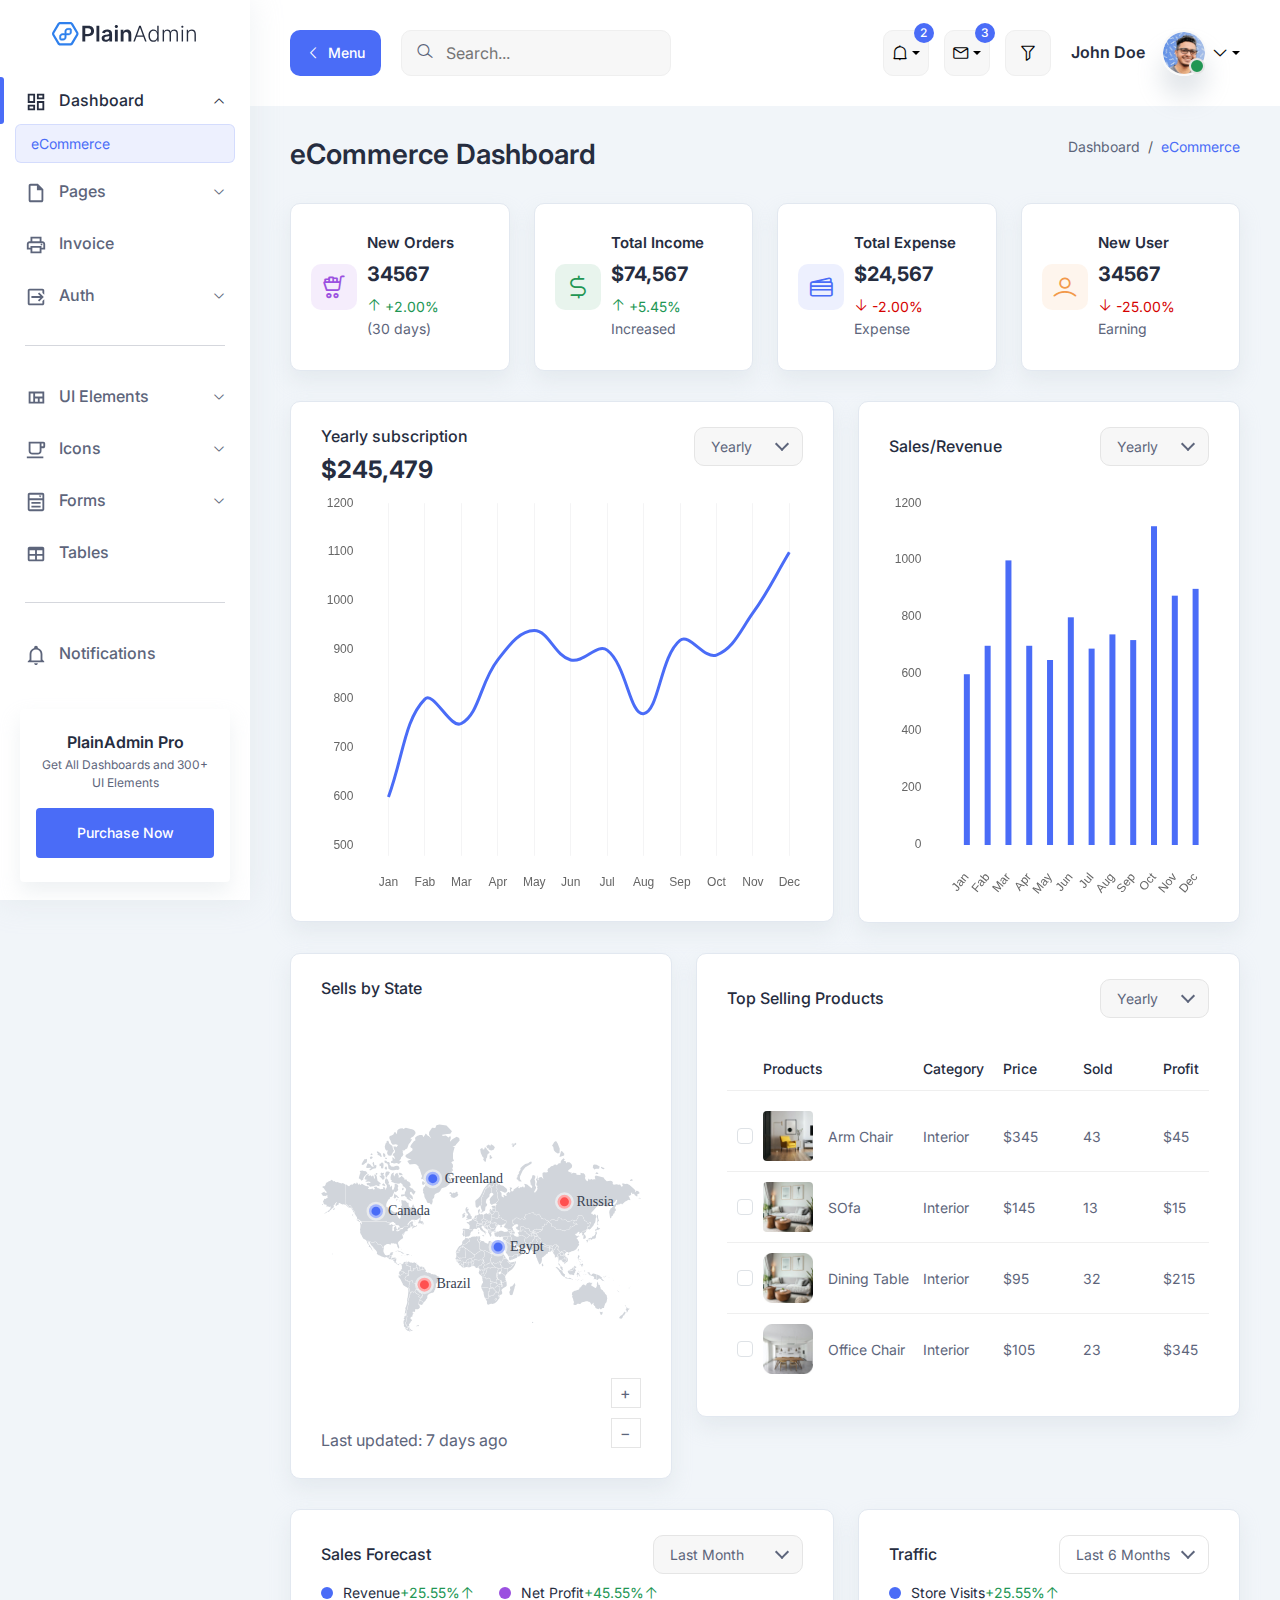
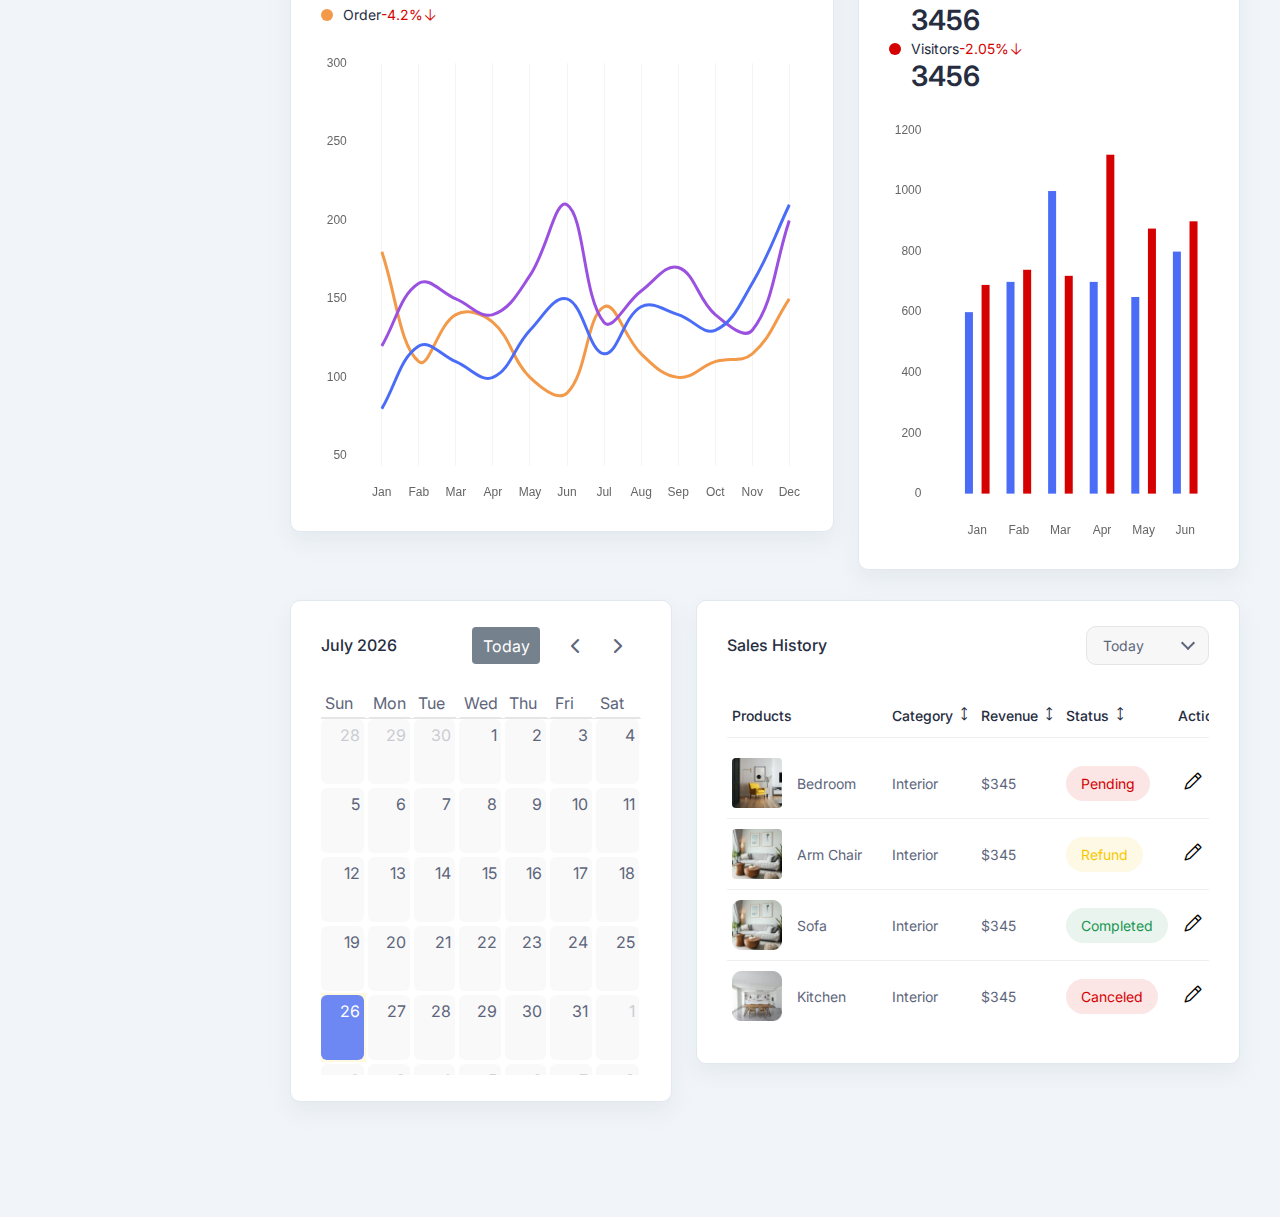
==== commit a28bb616: "add sales history" ====
--- a/index.html
+++ b/index.html
@@ -1198,10 +1198,265 @@
                         </div>
                         <!-- End Col -->
 
+                        <div class="col-lg-7">
+                            <div class="card-style mb-30">
+                                <div
+                                    class="
+                                        title
+                                        d-flex
+                                        flex-wrap
+                                        align-items-center
+                                        justify-content-between
+                                    "
+                                >
+                                    <div class="left">
+                                        <h6 class="text-medium mb-30">Sales History</h6>
+                                    </div>
+                                    <div class="right">
+                                        <div class="select-style-1">
+                                            <div class="select-position select-sm">
+                                                <select class="light-bg">
+                                                    <option value="">Today</option>
+                                                    <option value="">Yesterday</option>
+                                                </select>
+                                            </div>
+                                        </div>
+                                        <!-- end select -->
+                                    </div>
+                                </div>
+                                <!-- End Title -->
+                                <div class="table-responsive">
+                                    <table class="table top-selling-table">
+                                        <thead>
+                                        <tr>
+                                            <th>
+                                                <h6 class="text-sm text-medium">Products</h6>
+                                            </th>
+                                            <th class="min-width">
+                                                <h6 class="text-sm text-medium">
+                                                    Category <i class="lni lni-arrows-vertical"></i>
+                                                </h6>
+                                            </th>
+                                            <th class="min-width">
+                                                <h6 class="text-sm text-medium">
+                                                    Revenue <i class="lni lni-arrows-vertical"></i>
+                                                </h6>
+                                            </th>
+                                            <th class="min-width">
+                                                <h6 class="text-sm text-medium">
+                                                    Status <i class="lni lni-arrows-vertical"></i>
+                                                </h6>
+                                            </th>
+                                            <th>
+                                                <h6 class="text-sm text-medium text-end">
+                                                    Actions <i class="lni lni-arrows-vertical"></i>
+                                                </h6>
+                                            </th>
+                                        </tr>
+                                        </thead>
+                                        <tbody>
+                                        <tr>
+                                            <td>
+                                                <div class="product">
+                                                    <div class="image">
+                                                        <img
+                                                                src="assets/images/products/product-mini-1.jpg"
+                                                                alt=""
+                                                        />
+                                                    </div>
+                                                    <p class="text-sm">Bedroom</p>
+                                                </div>
+                                            </td>
+                                            <td>
+                                                <p class="text-sm">Interior</p>
+                                            </td>
+                                            <td>
+                                                <p class="text-sm">$345</p>
+                                            </td>
+                                            <td>
+                                                <span class="status-btn close-btn">Pending</span>
+                                            </td>
+                                            <td>
+                                                <div class="action justify-content-end">
+                                                    <button class="edit">
+                                                        <i class="lni lni-pencil"></i>
+                                                    </button>
+                                                    <button
+                                                            class="more-btn ml-10 dropdown-toggle"
+                                                            id="moreAction1"
+                                                            data-bs-toggle="dropdown"
+                                                            aria-expanded="false"
+                                                    >
+                                                        <i class="lni lni-more-alt"></i>
+                                                    </button>
+                                                    <ul
+                                                            class="dropdown-menu dropdown-menu-end"
+                                                            aria-labelledby="moreAction1"
+                                                    >
+                                                        <li class="dropdown-item">
+                                                            <a href="#0" class="text-gray">Remove</a>
+                                                        </li>
+                                                        <li class="dropdown-item">
+                                                            <a href="#0" class="text-gray">Edit</a>
+                                                        </li>
+                                                    </ul>
+                                                </div>
+                                            </td>
+                                        </tr>
+                                        <tr>
+                                            <td>
+                                                <div class="product">
+                                                    <div class="image">
+                                                        <img
+                                                                src="assets/images/products/product-mini-2.jpg"
+                                                                alt=""
+                                                        />
+                                                    </div>
+                                                    <p class="text-sm">Arm Chair</p>
+                                                </div>
+                                            </td>
+                                            <td>
+                                                <p class="text-sm">Interior</p>
+                                            </td>
+                                            <td>
+                                                <p class="text-sm">$345</p>
+                                            </td>
+                                            <td>
+                                                <span class="status-btn warning-btn">Refund</span>
+                                            </td>
+                                            <td>
+                                                <div class="action justify-content-end">
+                                                    <button class="edit">
+                                                        <i class="lni lni-pencil"></i>
+                                                    </button>
+                                                    <button
+                                                            class="more-btn ml-10 dropdown-toggle"
+                                                            id="moreAction1"
+                                                            data-bs-toggle="dropdown"
+                                                            aria-expanded="false"
+                                                    >
+                                                        <i class="lni lni-more-alt"></i>
+                                                    </button>
+                                                    <ul
+                                                            class="dropdown-menu dropdown-menu-end"
+                                                            aria-labelledby="moreAction1"
+                                                    >
+                                                        <li class="dropdown-item">
+                                                            <a href="#0" class="text-gray">Remove</a>
+                                                        </li>
+                                                        <li class="dropdown-item">
+                                                            <a href="#0" class="text-gray">Edit</a>
+                                                        </li>
+                                                    </ul>
+                                                </div>
+                                            </td>
+                                        </tr>
+                                        <tr>
+                                            <td>
+                                                <div class="product">
+                                                    <div class="image">
+                                                        <img
+                                                                src="assets/images/products/product-mini-3.jpg"
+                                                                alt=""
+                                                        />
+                                                    </div>
+                                                    <p class="text-sm">Sofa</p>
+                                                </div>
+                                            </td>
+                                            <td>
+                                                <p class="text-sm">Interior</p>
+                                            </td>
+                                            <td>
+                                                <p class="text-sm">$345</p>
+                                            </td>
+                                            <td>
+                                                <span class="status-btn success-btn">Completed</span>
+                                            </td>
+                                            <td>
+                                                <div class="action justify-content-end">
+                                                    <button class="edit">
+                                                        <i class="lni lni-pencil"></i>
+                                                    </button>
+                                                    <button
+                                                            class="more-btn ml-10 dropdown-toggle"
+                                                            id="moreAction1"
+                                                            data-bs-toggle="dropdown"
+                                                            aria-expanded="false"
+                                                    >
+                                                        <i class="lni lni-more-alt"></i>
+                                                    </button>
+                                                    <ul
+                                                            class="dropdown-menu dropdown-menu-end"
+                                                            aria-labelledby="moreAction1"
+                                                    >
+                                                        <li class="dropdown-item">
+                                                            <a href="#0" class="text-gray">Remove</a>
+                                                        </li>
+                                                        <li class="dropdown-item">
+                                                            <a href="#0" class="text-gray">Edit</a>
+                                                        </li>
+                                                    </ul>
+                                                </div>
+                                            </td>
+                                        </tr>
+                                        <tr>
+                                            <td>
+                                                <div class="product">
+                                                    <div class="image">
+                                                        <img
+                                                                src="assets/images/products/product-mini-4.jpg"
+                                                                alt=""
+                                                        />
+                                                    </div>
+                                                    <p class="text-sm">Kitchen</p>
+                                                </div>
+                                            </td>
+                                            <td>
+                                                <p class="text-sm">Interior</p>
+                                            </td>
+                                            <td>
+                                                <p class="text-sm">$345</p>
+                                            </td>
+                                            <td>
+                                                <span class="status-btn close-btn">Canceled</span>
+                                            </td>
+                                            <td>
+                                                <div class="action justify-content-end">
+                                                    <button class="edit">
+                                                        <i class="lni lni-pencil"></i>
+                                                    </button>
+                                                    <button
+                                                            class="more-btn ml-10 dropdown-toggle"
+                                                            id="moreAction1"
+                                                            data-bs-toggle="dropdown"
+                                                            aria-expanded="false"
+                                                    >
+                                                        <i class="lni lni-more-alt"></i>
+                                                    </button>
+                                                    <ul
+                                                            class="dropdown-menu dropdown-menu-end"
+                                                            aria-labelledby="moreAction1"
+                                                    >
+                                                        <li class="dropdown-item">
+                                                            <a href="#0" class="text-gray">Remove</a>
+                                                        </li>
+                                                        <li class="dropdown-item">
+                                                            <a href="#0" class="text-gray">Edit</a>
+                                                        </li>
+                                                    </ul>
+                                                </div>
+                                            </td>
+                                        </tr>
+                                        </tbody>
+                                    </table>
+                                    <!-- End Table -->
+                                </div>
+                            </div>
+                        </div>
+                        <!-- End Col -->
 
                     </div>
                     <!-- End Row -->
-
 
                 </div>
             </section>
--- a/assets/css/main.css
+++ b/assets/css/main.css
@@ -1224,8 +1224,53 @@
     border-color: transparent;
 }
 
-
-
-
-
-
+/* ====== Status Button ====== */
+.status-btn {
+    padding: 7px 15px;
+    border-radius: 30px;
+    font-size: 14px;
+    font-weight: 400;
+}
+.status-btn.primary-btn {
+    color: #fff;
+    background: #4a6cf7;
+}
+.status-btn.active-btn {
+    color: #4a6cf7;
+    background: rgba(74, 108, 247, 0.1);
+}
+.status-btn.close-btn {
+    color: #d50100;
+    background: rgba(213, 1, 0, 0.1);
+}
+.status-btn.warning-btn {
+    color: #f7c800;
+    background: rgba(247, 200, 0, 0.1);
+}
+.status-btn.info-btn {
+    color: #97ca31;
+    background: rgba(151, 202, 49, 0.1);
+}
+.status-btn.success-btn {
+    color: #219653;
+    background: rgba(33, 150, 83, 0.1);
+}
+.status-btn.secondary-btn {
+    color: #00c1f8;
+    background: rgba(0, 193, 248, 0.1);
+}
+.status-btn.dark-btn {
+    color: #262d3f;
+    background: rgba(38, 45, 63, 0.1);
+}
+.status-btn.orange-btn {
+    color: #f2994a;
+    background: rgba(242, 153, 74, 0.1);
+}
+
+
+
+
+
+
+
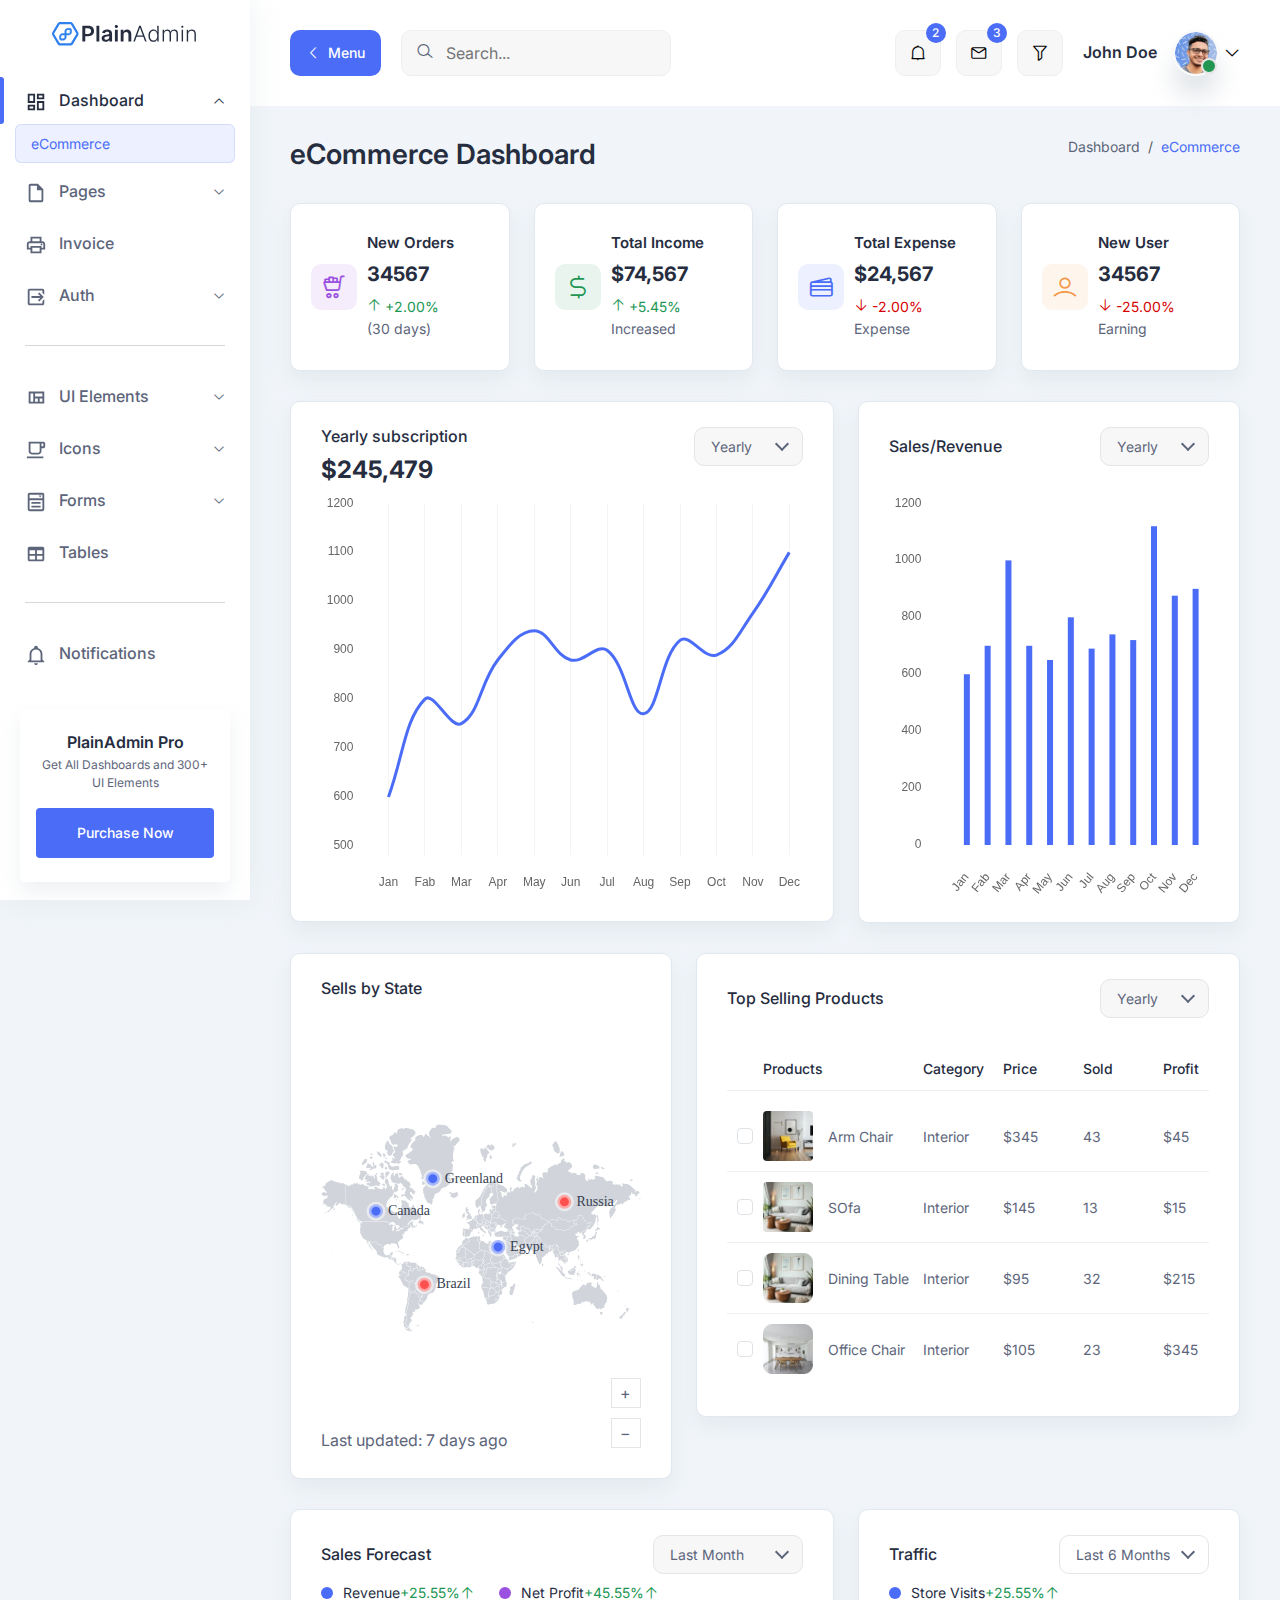
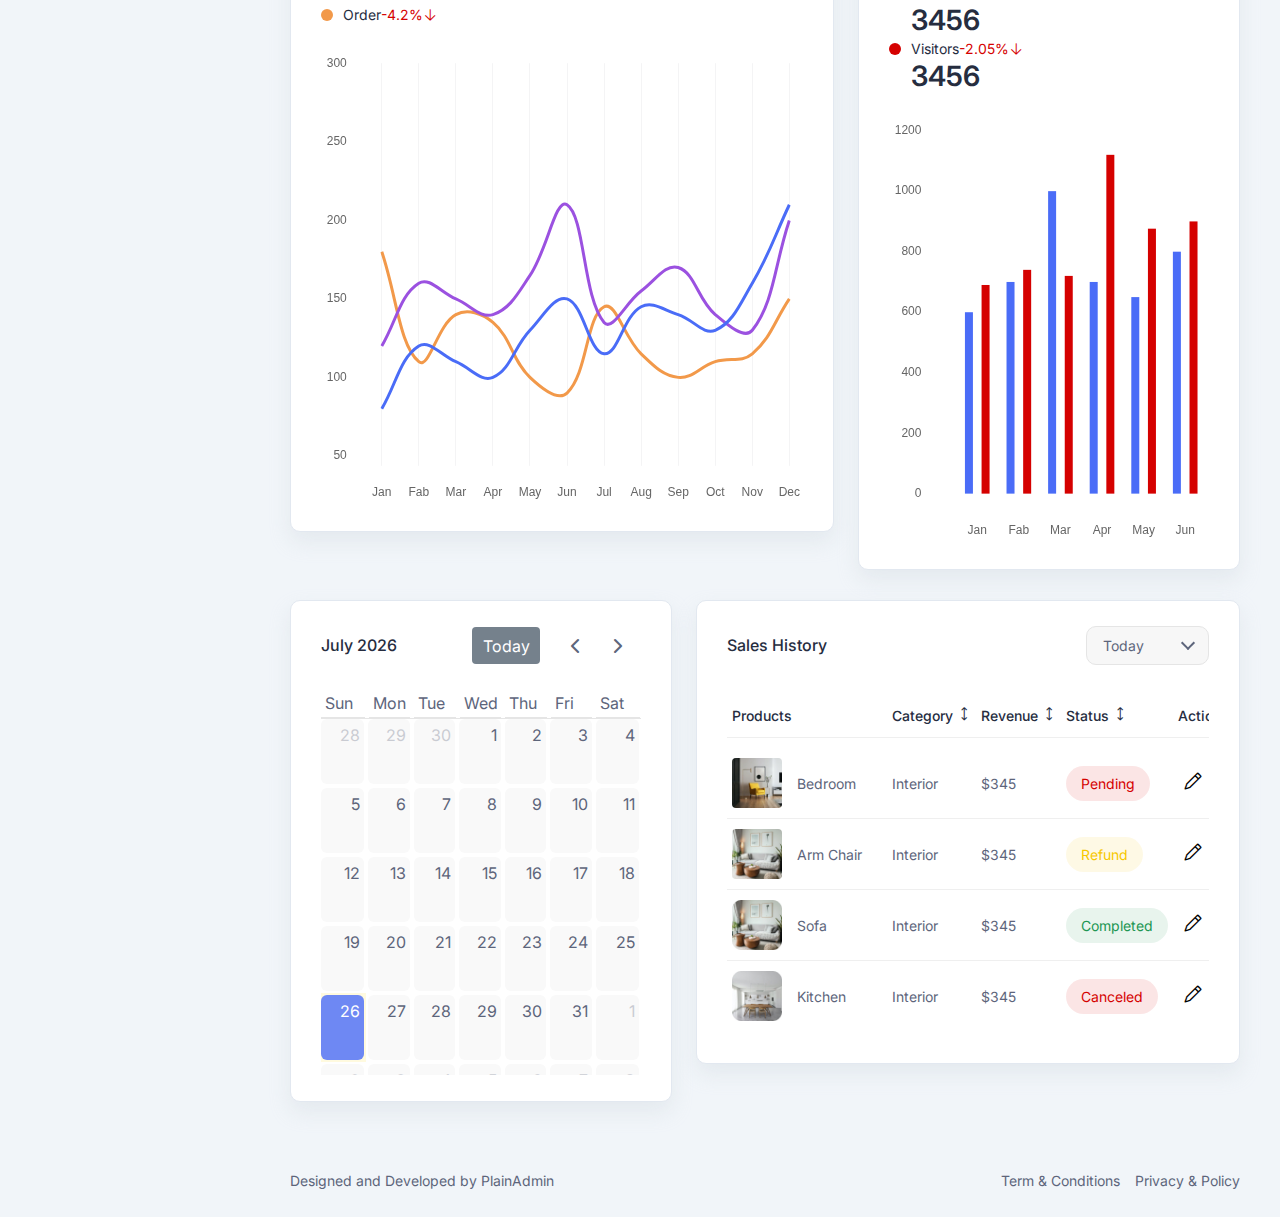
==== commit 45e9e979: "add footer and fix bug in header button profile" ====
--- a/index.html
+++ b/index.html
@@ -1459,7 +1459,47 @@
                     <!-- End Row -->
 
                 </div>
+                <!-- end container -->
             </section>
+            <!-- ========== section end ========== -->
+
+            <!-- ========== footer start =========== -->
+            <footer class="footer">
+                <div class="container-fluid">
+                    <div class="row">
+                        <div class="col-md-6 order-last order-md-first">
+                            <div class="copyright text-center text-md-start">
+                                <p class="text-sm">
+                                    Designed and Developed by
+                                    <a
+                                            href="https://plainadmin.com"
+                                            rel="nofollow"
+                                            target="_blank"
+                                    >
+                                        PlainAdmin
+                                    </a>
+                                </p>
+                            </div>
+                        </div>
+                        <!-- end col-->
+                        <div class="col-md-6">
+                            <div
+                               class="
+                                   terms
+                                   d-flex
+                                   justify-content-center justify-content-md-end
+                               "
+                            >
+                                <a href="#0" class="text-sm">Term & Conditions</a>
+                                <a href="#0" class="text-sm ml-15">Privacy & Policy</a>
+                            </div>
+                        </div>
+                    </div>
+                    <!-- end row -->
+                </div>
+                <!-- end container -->
+            </footer>
+            <!-- ========== footer end =========== -->
 
         </main>
         <!-- ======== main-wrapper end =========== -->
--- a/assets/css/main.css
+++ b/assets/css/main.css
@@ -406,6 +406,10 @@
     position: relative;
 }
 
+.header .header-right button::after {
+    display: none;
+}
+
 .header .header-right button span {
     position: absolute;
     width: 20px;
@@ -490,6 +494,8 @@
     color: rgba(0, 0, 0, 0.7);
     margin-bottom: 0px;
     line-height: 1.4;
+}.header .header-right button::after {
+  display: none;
 }
 
 .header .header-right .dropdown-menu li a .content span {
@@ -820,6 +826,33 @@
     background: #e2e2e2;
 }
 
+/* =========== Footer    ============== */
+.main-wrapper .footer {
+    padding: 25px 0;
+    justify-items: flex-end;
+    position: absolute;
+    bottom: 0;
+    width: 100%;
+}
+.main-wrapper .footer .copyright p a {
+    color: inherit;
+}
+.main-wrapper .footer .copyright p a:hover {
+    color: #4a6cf7;
+}
+@media (max-width: 767px) {
+    .main-wrapper .footer .terms {
+        margin-bottom: 10px;
+        text-align: center;
+    }
+}
+.main-wrapper .footer .terms a {
+    color: #5d657b;
+}
+.main-wrapper .footer .terms a:hover {
+    color: #4a6cf7;
+}
+
 /* =========== Promo box ============== */
 .promo-box {
     box-shadow: 0px 10px 20px rgba(200, 208, 216, 0.3);
